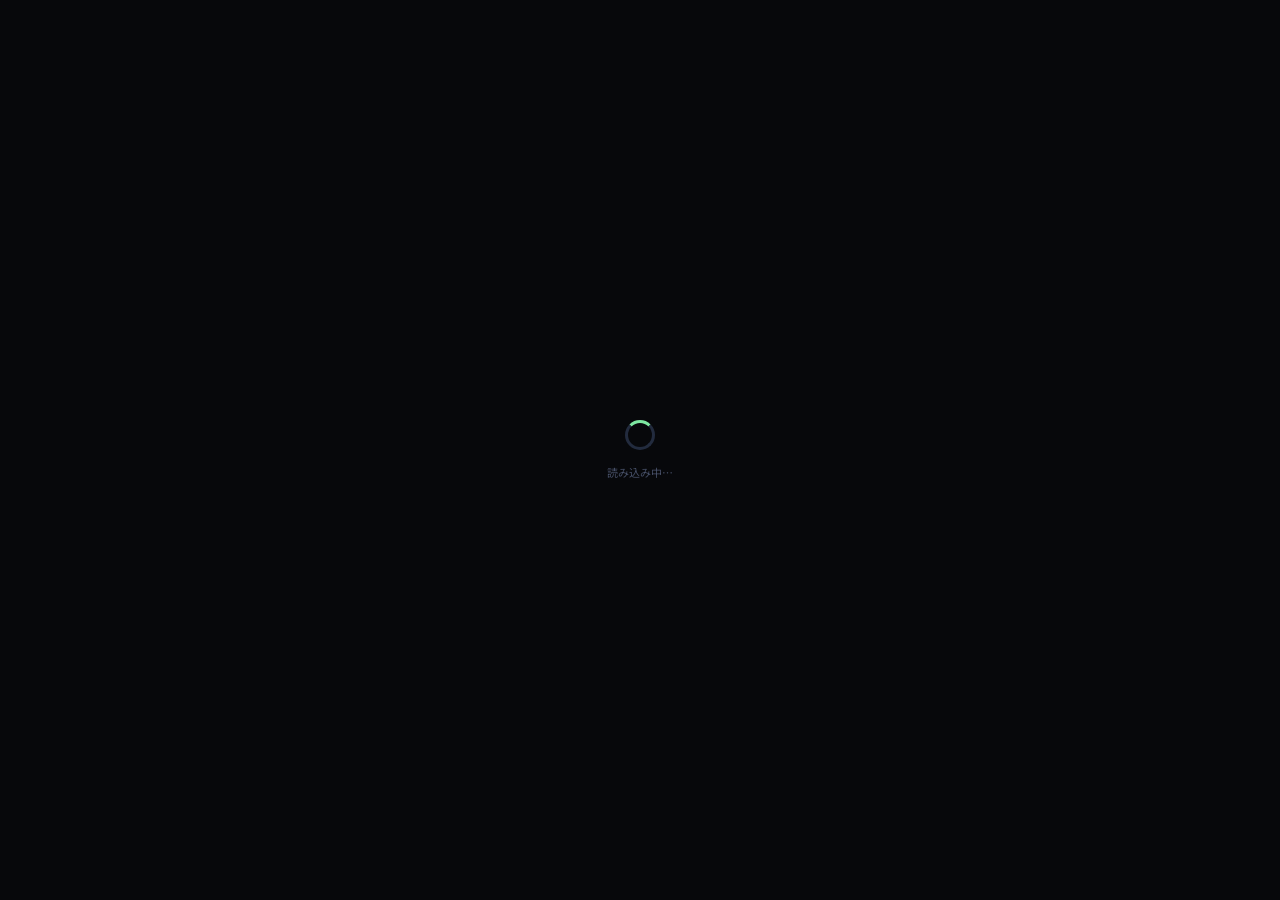
==== index.html @ 272aad33 "Update index.html" ====
<!DOCTYPE html>
<html lang="ja">
<head>
  <meta charset="UTF-8">
  <meta name="viewport" content="width=device-width, initial-scale=1.0, maximum-scale=1.0, user-scalable=no">
  <title>STOCKR — クラウド在庫管理</title>
  <link href="https://fonts.googleapis.com/css2?family=Syne:wght@600;700;800&family=Noto+Sans+JP:wght@300;400;500&display=swap" rel="stylesheet">

<style>
:root{
  --bg:#07080b;--sf:#0f1219;--sf2:#161b26;--sf3:#1c2233;
  --bd:#222b3e;--bd2:#2a3550;
  --ac:#7ee8a2;--acd:rgba(126,232,162,.11);--acd2:rgba(126,232,162,.05);
  --tx:#dce5f0;--txm:#475068;--txd:#7a88a6;
  --ok:#7ee8a2;--okd:rgba(126,232,162,.1);
  --dg:#ff6b6b;--dgd:rgba(255,107,107,.1);
  --warn:#ffd166;--warnd:rgba(255,209,102,.1);
  --r:12px;--rs:8px;
  --fd:'Syne',sans-serif;--fb:'Noto Sans JP',sans-serif;
  --hdr:52px;
}
*,*::before,*::after{box-sizing:border-box;margin:0;padding:0}
html,body{height:100%}
body{background:var(--bg);color:var(--tx);font-family:var(--fb);font-size:14px;overflow:hidden}
input,textarea,select,button{font-family:var(--fb)}
button{cursor:pointer}
a{color:inherit;text-decoration:none}

/* ═══ LOADING ═══ */
#loading{position:fixed;inset:0;background:var(--bg);z-index:9999;display:flex;flex-direction:column;align-items:center;justify-content:center;gap:14px;transition:opacity .3s}
#loading.hide{opacity:0;pointer-events:none}
.spinner{width:30px;height:30px;border:3px solid var(--bd);border-top-color:var(--ac);border-radius:50%;animation:spin .7s linear infinite}
@keyframes spin{to{transform:rotate(360deg)}}
#loading p{font-size:11px;color:var(--txm)}

/* ═══ AUTH ═══ */
#auth{position:fixed;inset:0;background:var(--bg);z-index:100;display:none;align-items:center;justify-content:center;padding:20px;overflow-y:auto}
#auth.on{display:flex}
.auth-wrap{width:100%;max-width:380px;padding:8px 0;animation:fadeUp .35s cubic-bezier(.34,1.4,.64,1)}
@keyframes fadeUp{from{opacity:0;transform:translateY(18px)}to{opacity:1;transform:translateY(0)}}
.auth-logo{text-align:center;margin-bottom:28px}
.auth-logo-txt{font-family:var(--fd);font-size:34px;font-weight:800;letter-spacing:-1px}
.auth-logo-txt em{color:var(--ac);font-style:normal}
.auth-logo-sub{font-size:11px;color:var(--txm);margin-top:5px;letter-spacing:.06em}
.auth-tabs{display:flex;background:var(--sf);border:1.5px solid var(--bd);border-radius:var(--r);overflow:hidden;margin-bottom:22px}
.auth-tab{flex:1;padding:11px;text-align:center;font-family:var(--fd);font-size:11px;font-weight:700;color:var(--txm);border:none;background:none;transition:all .2s;letter-spacing:.05em;cursor:pointer}
.auth-tab.on{background:var(--acd);color:var(--ac)}
.auth-sec{display:none;flex-direction:column;gap:13px}.auth-sec.on{display:flex}
.f{display:flex;flex-direction:column;gap:5px}
.f label{font-size:10px;color:var(--txd);font-family:var(--fd);font-weight:700;letter-spacing:.08em;text-transform:uppercase}
.f input{background:var(--sf2);border:1.5px solid var(--bd);color:var(--tx);padding:13px 14px;border-radius:var(--rs);font-size:16px;outline:none;transition:border-color .2s;-webkit-appearance:none;width:100%}
.f input:focus{border-color:var(--ac)}
.f input::placeholder{color:var(--txm)}
.auth-btn{width:100%;padding:13px;background:var(--ac);color:#07080b;border:none;border-radius:var(--rs);font-family:var(--fd);font-size:13px;font-weight:700;letter-spacing:.04em;transition:all .18s;margin-top:2px}
.auth-btn:hover{background:#6ad48e}
.auth-err{min-height:18px;font-size:12px;color:var(--dg);text-align:center;transition:opacity .2s}
.auth-err:empty{opacity:0}

/* ═══ APP SHELL ═══ */
#app{display:none;flex-direction:column;height:100%}
#app.on{display:flex}

/* HEADER */
.hdr{height:var(--hdr);background:var(--sf);border-bottom:1px solid var(--bd);display:flex;align-items:center;padding:0 14px;gap:10px;flex-shrink:0;position:relative;z-index:50}
.hdr-logo{font-family:var(--fd);font-size:16px;font-weight:800;letter-spacing:-.5px;white-space:nowrap;flex-shrink:0}
.hdr-logo em{color:var(--ac);font-style:normal}
.nav{display:flex;align-items:stretch;flex:1;overflow-x:auto;-webkit-overflow-scrolling:touch;margin:0 4px}
.nav::-webkit-scrollbar{display:none}
.ntab{display:flex;align-items:center;gap:5px;padding:0 12px;height:var(--hdr);font-family:var(--fd);font-size:11px;font-weight:700;letter-spacing:.07em;text-transform:uppercase;color:var(--txm);border:none;background:none;border-bottom:2px solid transparent;transition:all .15s;white-space:nowrap;flex-shrink:0}
.ntab.on{color:var(--ac);border-bottom-color:var(--ac)}
.nbdg{background:var(--acd);color:var(--ac);font-size:10px;padding:1px 6px;border-radius:8px;font-weight:700}
.hdr-right{margin-left:auto;display:flex;align-items:center;gap:8px;flex-shrink:0}
.sync-dot{width:7px;height:7px;border-radius:50%;background:var(--bd);flex-shrink:0}
.sync-dot.ok{background:var(--ok)}.sync-dot.sync{background:var(--warn);animation:blink .7s infinite alternate}.sync-dot.err{background:var(--dg)}
@keyframes blink{from{opacity:.3}to{opacity:1}}
.logout-btn{font-size:11px;color:var(--txm);background:none;border:1px solid var(--bd);padding:5px 12px;border-radius:5px;font-family:var(--fd);font-weight:700;transition:all .15s}
.logout-btn:hover{border-color:var(--dg);color:var(--dg)}

/* PAGES */
.pages{flex:1;overflow:hidden;position:relative}
.pg{position:absolute;inset:0;display:none;flex-direction:column;overflow:hidden}
.pg.on{display:flex}

/* ═══════════════════════════════
   PAGE: REPORT
═══════════════════════════════ */
#pg-report{padding:20px; overflow-y:auto; background:var(--bg);}
.rep-header { margin-bottom: 20px; }
.rep-title { font-family: var(--fd); font-size: 18px; font-weight: 800; color: var(--tx); }
.rep-desc { font-size: 12px; color: var(--txm); margin-top: 4px; }
.rep-grid { display: grid; grid-template-columns: repeat(auto-fit, minmax(240px, 1fr)); gap: 16px; margin-bottom: 24px; }
.rep-box { background: var(--sf); border: 1.5px solid var(--bd); border-radius: var(--r); padding: 20px; display: flex; flex-direction: column; gap: 8px; transition: border-color .2s; }
.rep-box:hover { border-color: var(--bd2); }
.rep-box.highlight { border-color: var(--ac); background: var(--acd2); }
.rep-box.highlight2 { border-color: var(--ok); background: var(--okd); }
.rep-lbl { font-size: 11px; color: var(--txm); font-family: var(--fd); font-weight: 700; letter-spacing: .05em; text-transform: uppercase; }
.rep-val { font-size: 28px; font-weight: 800; font-family: var(--fd); line-height: 1; }
.rep-val.ac { color: var(--ac); }
.rep-val.ok { color: var(--ok); }
.rep-val.dg { color: var(--dg); }
.rep-sub { font-size: 11px; color: var(--txm); margin-top: auto; }

/* ═══════════════════════════════
   PAGE: INVENTORY
═══════════════════════════════ */
#pg-inv{flex-direction:row}
@media(max-width:680px){#pg-inv{flex-direction:column}}

.inv-panel{display:flex;flex-direction:column;flex:1;min-width:0;overflow:hidden;border-right:1px solid var(--bd)}
@media(max-width:680px){.inv-panel{border-right:none;border-bottom:1px solid var(--bd)}}

.inv-toolbar{padding:10px 14px;border-bottom:1px solid var(--bd);display:flex;align-items:center;gap:8px;flex-shrink:0;flex-wrap:wrap}
.ptitle{font-family:var(--fd);font-size:11px;font-weight:700;letter-spacing:.1em;text-transform:uppercase;color:var(--txm)}
.count-bdg{background:var(--acd);color:var(--ac);font-size:10px;font-weight:700;padding:2px 7px;border-radius:8px;font-family:var(--fd)}
.srch-wrap{position:relative;flex:1;min-width:120px;max-width:280px}
.srch-ico{position:absolute;left:10px;top:50%;transform:translateY(-50%);color:var(--txm);width:14px;height:14px;pointer-events:none}
.srch-in{width:100%;background:var(--sf2);border:1.5px solid var(--bd);color:var(--tx);padding:9px 10px 9px 32px;border-radius:var(--rs);font-size:16px;outline:none;transition:border-color .2s;-webkit-appearance:none}
.srch-in:focus{border-color:var(--ac)}.srch-in::placeholder{color:var(--txm)}

.inv-scroll{overflow-y:auto;flex:1;padding:14px}
.inv-scroll::-webkit-scrollbar{width:4px}.inv-scroll::-webkit-scrollbar-thumb{background:var(--bd);border-radius:2px}
.inv-grid{display:grid;grid-template-columns:repeat(auto-fill,minmax(185px,1fr));gap:12px}
@media(max-width:600px){.inv-grid{grid-template-columns:repeat(2,1fr); gap:10px;}}
@media(max-width:360px){.inv-grid{grid-template-columns:1fr}}

.icard{background:var(--sf);border:1.5px solid var(--bd);border-radius:var(--r);padding:12px;display:flex;flex-direction:column;gap:10px;animation:cIn .18s ease;transition:border-color .2s}
@keyframes cIn{from{opacity:0;transform:scale(.97)}to{opacity:1;transform:scale(1)}}
.icard:hover{border-color:var(--bd2)}
.icard.warn{border-color:rgba(255,107,107,.35)}
.icard.used{border-color:rgba(126,232,162,.3)}
.icard-img{width:100%;height:110px;background-color:var(--sf2);border-radius:var(--rs);background-size:contain;background-position:center;background-repeat:no-repeat;display:flex;align-items:center;justify-content:center;font-size:30px;color:var(--bd2);margin-bottom:2px}

.icard-name{
  font-family:var(--fd);
  font-weight:700;
  font-size:13px;
  line-height:1.4;
  display:-webkit-box;
  -webkit-line-clamp:2;
  -webkit-box-orient:vertical;
  white-space:normal;
  overflow:hidden;
  min-height:36px;
}
.icard-row{display:flex;align-items:center;justify-content:space-between;gap:4px}
.icard-cost{font-size:13px;color:var(--ac);font-family:var(--fd);font-weight:700}
.stk-bdg{font-size:11px;font-weight:700;font-family:var(--fd);padding:3px 8px;border-radius:20px}
.stk-ok{background:var(--okd);color:var(--ok)}
.stk-warn{background:var(--warnd);color:var(--warn)}
.stk-empty{background:var(--dgd);color:var(--dg)}
.icard-qty{display:flex;align-items:center;gap:6px; margin-top:auto;}
.qb{width:32px;height:32px;border-radius:6px;border:1.5px solid var(--bd);background:none;color:var(--txd);font-size:16px;display:flex;align-items:center;justify-content:center;transition:all .13s}
.qb:hover{border-color:var(--ac);color:var(--ac)}
.qn{font-size:14px;font-weight:700;font-family:var(--fd);min-width:28px;text-align:center}
.deck-tags{display:flex;flex-wrap:wrap;gap:4px;min-height:0}
.dk-tag{background:var(--acd);color:var(--ac);padding:3px 7px;border-radius:4px;font-family:var(--fd);font-size:10px;font-weight:700}
.icard-acts{display:flex;gap:6px}
.ab{flex:1;padding:8px 4px;border-radius:6px;border:1.5px solid var(--bd);background:none;font-size:12px;color:var(--txm);transition:all .13s; white-space:nowrap;}
.ab:hover{border-color:var(--bd2);color:var(--tx)}
.ab.del{color:var(--dg);border-color:transparent}.ab.del:hover{border-color:var(--dg);background:var(--dgd)}
.ab.add{color:#07080b;background:var(--ac);border-color:var(--ac);font-family:var(--fd);font-weight:700}.ab.add:hover{background:#6ad48e}

.empty{display:flex;flex-direction:column;align-items:center;justify-content:center;padding:50px 20px;gap:10px;color:var(--txm);grid-column:1/-1;text-align:center}
.empty-ico{font-size:36px;opacity:.25}
.empty p{font-size:13px;line-height:1.7}

.cart-side{width:260px;flex-shrink:0;display:flex;flex-direction:column;background:var(--sf);overflow:hidden}
@media(max-width:680px){.cart-side{width:100%;max-height:35vh; border-top:1px solid var(--bd);}}
.cart-head{padding:12px 14px;border-bottom:1px solid var(--bd);flex-shrink:0}
.cart-top-row{display:flex;align-items:center;justify-content:space-between;margin-bottom:10px}
.cart-total-box{background:var(--acd2);border:1.5px solid rgba(126,232,162,.12);border-radius:var(--rs);padding:10px 12px}
.cart-lbl{font-size:10px;color:var(--txm);letter-spacing:.1em;text-transform:uppercase;font-family:var(--fd);margin-bottom:3px}
.cart-amt{font-family:var(--fd);font-size:24px;font-weight:800;color:var(--ac);line-height:1}
.cart-sub{font-size:10px;color:var(--txm);margin-top:4px}
.cart-list{flex:1;overflow-y:auto;padding:8px 14px}
.cart-list::-webkit-scrollbar{width:4px}.cart-list::-webkit-scrollbar-thumb{background:var(--bd);border-radius:2px}
.cart-empty-msg{text-align:center;padding:26px 10px;color:var(--txm);font-size:12px;line-height:1.9}
.ci{display:flex;align-items:center;gap:8px;padding:8px 0;border-bottom:1px solid var(--bd)}.ci:last-child{border-bottom:none}
.ci-info{flex:1;min-width:0}
.ci-name{font-size:12px;font-weight:500;white-space:nowrap;overflow:hidden;text-overflow:ellipsis}
.ci-unit{font-size:10px;color:var(--txm)}
.ci-right{flex-shrink:0;display:flex;flex-direction:column;align-items:flex-end;gap:4px}
.ci-total{font-family:var(--fd);font-size:12px;font-weight:700;color:var(--ac)}
.ci-ctrl{display:flex;align-items:center;gap:4px}
.cqb{width:20px;height:20px;border-radius:4px;border:1px solid var(--bd);background:none;color:var(--txd);font-size:13px;display:flex;align-items:center;justify-content:center;transition:all .13s}
.cqb:hover{border-color:var(--ac);color:var(--ac)}
.cqn{font-size:11px;font-weight:700;font-family:var(--fd);min-width:16px;text-align:center}
.crm{background:none;border:none;color:var(--txm);font-size:12px;padding:3px;transition:color .13s}
.crm:hover{color:var(--dg)}

/* ═══════════════════════════════
   PAGE: DECK
═══════════════════════════════ */
#pg-deck{flex-direction:row}
@media(max-width:680px){#pg-deck{flex-direction:column}}

.dk-sidebar{width:220px;flex-shrink:0;border-right:1px solid var(--bd);display:flex;flex-direction:column;background:var(--sf);overflow:hidden}
@media(max-width:680px){.dk-sidebar{width:100%;border-right:none;border-bottom:1px solid var(--bd);max-height:180px}}
.dk-sidebar-head{padding:12px 14px;border-bottom:1px solid var(--bd);display:flex;align-items:center;justify-content:space-between;flex-shrink:0}
.dk-scroll{overflow-y:auto;flex:1;padding:10px;display:flex;flex-direction:column;gap:6px}
.dk-scroll::-webkit-scrollbar{width:4px}.dk-scroll::-webkit-scrollbar-thumb{background:var(--bd);border-radius:2px}
.dk-item{padding:10px 12px;background:var(--sf2);border:1.5px solid var(--bd);border-radius:var(--rs);cursor:pointer;transition:all .13s}
.dk-item:hover{border-color:var(--bd2)}.dk-item.sel{border-color:var(--ac);background:var(--acd2)}
.dk-item-name{font-family:var(--fd);font-size:12px;font-weight:700;white-space:nowrap;overflow:hidden;text-overflow:ellipsis;margin-bottom:4px}
.dk-item-meta{font-size:10px;color:var(--txm);display:flex;gap:6px;flex-wrap:wrap}
.dsbdg{font-size:9px;font-weight:700;padding:2px 6px;border-radius:5px;font-family:var(--fd)}
.dsb-draft{background:rgba(74,80,104,.2);color:var(--txm)}
.dsb-active{background:var(--acd);color:var(--ac)}
.dsb-sold{background:var(--okd);color:var(--ok)}
.dk-empty-msg{padding:20px 10px;font-size:12px;color:var(--txm);text-align:center;line-height:1.7}

.dk-main{flex:1;display:flex;flex-direction:column;overflow:hidden;min-width:0}
.dk-hbar{padding:12px 14px;border-bottom:1px solid var(--bd);display:flex;align-items:center;gap:10px;flex-shrink:0;background:var(--sf)}
.dk-name-in{background:none;border:none;color:var(--tx);font-family:var(--fd);font-size:16px !important;font-weight:700;outline:none;flex:1;min-width:0}
.dk-name-in::placeholder{color:var(--txm)}
.status-sel{background:var(--sf2);border:1px solid var(--bd);color:var(--tx);padding:7px 10px;border-radius:6px;font-family:var(--fb);font-size:13px;outline:none;cursor:pointer}
.status-sel:focus{border-color:var(--ac)}

.dk-stats{display:grid;grid-template-columns:repeat(4,1fr);gap:10px;padding:12px 14px;border-bottom:1px solid var(--bd);flex-shrink:0}
@media(max-width:480px){.dk-stats{grid-template-columns:1fr 1fr}}
.stat-box{background:var(--sf2);border-radius:var(--rs);padding:10px 12px}
.stat-lbl{font-size:10px;color:var(--txm);font-family:var(--fd);letter-spacing:.04em;margin-bottom:4px}
.stat-val{font-family:var(--fd);font-size:14px;font-weight:800}
.stat-val.ac{color:var(--ac)}.stat-val.ok{color:var(--ok)}.stat-val.dg{color:var(--dg)}

.dk-body{display:flex;flex:1;overflow:hidden}
@media(max-width:680px){.dk-body{flex-direction:column}}

.dk-search-col{width:260px;flex-shrink:0;border-right:1px solid var(--bd);display:flex;flex-direction:column;overflow:hidden;background:var(--bg)}
@media(max-width:680px){.dk-search-col{width:100%;border-right:none;border-bottom:1px solid var(--bd);max-height:280px}}
.dsc-head{padding:10px 14px;border-bottom:1px solid var(--bd);flex-shrink:0}
.dsc-htitle{font-family:var(--fd);font-size:10px;font-weight:700;letter-spacing:.1em;text-transform:uppercase;color:var(--txm);margin-bottom:8px}
.dsc-srch{display:flex;align-items:center;background:var(--sf);border:1.5px solid var(--bd);border-radius:var(--rs);overflow:hidden;transition:border-color .18s}
.dsc-srch:focus-within{border-color:var(--ac)}
.dsc-srch-ico{padding:0 10px;color:var(--txm);display:flex;align-items:center}
.dsc-srch-ico svg{width:14px;height:14px;display:block}
.dsc-srch-in{flex:1;background:none;border:none;color:var(--tx);padding:10px 4px;font-size:16px !important;outline:none}
.dsc-srch-in::placeholder{color:var(--txm)}
.dsc-results{flex:1;overflow-y:auto}
.dsc-results::-webkit-scrollbar{width:4px}.dsc-results::-webkit-scrollbar-thumb{background:var(--bd);border-radius:2px}
.dsr{display:flex;align-items:center;gap:10px;padding:10px 14px;border-bottom:1px solid var(--bd);transition:background .1s}
.dsr:last-child{border-bottom:none}.dsr:hover{background:var(--sf)}
.dsr-info{flex:1;min-width:0}
.dsr-name{font-size:13px;font-weight:700;font-family:var(--fd);margin-bottom:3px;white-space:nowrap;overflow:hidden;text-overflow:ellipsis}
.dsr-meta{font-size:11px;color:var(--txm)}
.dsr-avail{font-weight:700}.dsr-avail.ok{color:var(--ok)}.dsr-avail.dg{color:var(--dg)}
.dsr-add{padding:8px 12px;background:var(--ac);color:#07080b;border:none;border-radius:5px;font-family:var(--fd);font-size:12px;font-weight:700;flex-shrink:0;transition:background .13s}
.dsr-add:hover{background:#6ad48e}
.dsr-add:disabled{background:var(--bd);color:var(--txm);cursor:not-allowed}
.dsc-empty{padding:20px 14px;font-size:12px;color:var(--txm);text-align:center;line-height:1.7}

.dk-card-area{flex:1;display:flex;flex-direction:column;overflow:hidden;min-width:0;background:var(--bg)}
.dk-ca-head{padding:10px 14px;border-bottom:1px solid var(--bd);display:flex;align-items:center;justify-content:space-between;flex-shrink:0;background:var(--sf)}
.dk-ca-scroll{flex:1;overflow-y:auto;padding:14px}
.dk-ca-scroll::-webkit-scrollbar{width:4px}.dk-ca-scroll::-webkit-scrollbar-thumb{background:var(--bd);border-radius:2px}
.dk-card-grid{display:flex;flex-direction:column;gap:12px}
.dk-cg{display:flex;flex-direction:column;gap:6px}
.dk-cg-row{display:flex;align-items:center;justify-content:space-between;gap:8px}
.dk-cg-name{font-size:13px;font-family:var(--fd);font-weight:700;flex:1;min-width:0;white-space:nowrap;overflow:hidden;text-overflow:ellipsis}
.dk-cg-ctrl{display:flex;align-items:center;gap:6px;flex-shrink:0}
.dk-cg-qty{font-family:var(--fd);font-size:13px;font-weight:700;color:var(--ac);min-width:30px;text-align:center}
.dk-cg-price{font-size:11px;color:var(--txm)}
.dk-thumbs{display:flex;flex-wrap:wrap;gap:6px}
.dk-thumb{position:relative;width:62px;flex-shrink:0}
.dk-thumb-ph{width:62px;height:86px;border-radius:6px;background:var(--sf2);background-size:cover;background-position:center;display:flex;align-items:center;justify-content:center;font-size:20px;color:var(--bd);border:2px solid transparent;transition:border-color .15s}
.dk-thumb:hover .dk-thumb-ph{border-color:var(--ac)}
.dk-thumb-rm{position:absolute;top:4px;right:4px;width:20px;height:20px;background:var(--dg);border:none;border-radius:4px;color:#fff;font-size:12px;font-weight:700;display:none;align-items:center;justify-content:center;line-height:1;cursor:pointer}
.dk-thumb:hover .dk-thumb-rm{display:flex}
.dk-cg-sep{height:1px;background:var(--bd)}
.dk-ca-empty{text-align:center;padding:40px 20px;color:var(--txm)}
.dk-ca-empty-ico{font-size:30px;opacity:.2;margin-bottom:10px}
.dk-ca-empty p{font-size:13px;line-height:1.7}
.dk-ca-footer{display:flex;justify-content:space-between;padding-top:10px;border-top:1px solid var(--bd);margin-top:6px}
.dk-ca-fl{font-size:11px;color:var(--txm)}.dk-ca-fr{font-family:var(--fd);font-size:14px;font-weight:700;color:var(--ac)}

.dk-bottom{padding:14px;border-top:1px solid var(--bd);background:var(--sf);flex-shrink:0;display:flex;flex-direction:column;gap:12px;max-height:38vh;overflow-y:auto}
.dk-bottom::-webkit-scrollbar{width:4px}.dk-bottom::-webkit-scrollbar-thumb{background:var(--bd);border-radius:2px}
.price-section{display:grid;grid-template-columns:1fr 1fr;gap:12px}
@media(max-width:500px){.price-section{grid-template-columns:1fr}}
.price-box{background:var(--sf2);border-radius:var(--rs);padding:12px 14px;display:flex;flex-direction:column;gap:10px}
.pf{display:flex;flex-direction:column;gap:4px}
.pf label{font-size:10px;color:var(--txm);font-family:var(--fd);letter-spacing:.05em;text-transform:uppercase;font-weight:700}
.pf input{background:var(--sf3);border:1.5px solid var(--bd);color:var(--tx);padding:9px 12px;border-radius:var(--rs);font-size:16px !important;outline:none;transition:border-color .18s;-webkit-appearance:none;width:100%}
.pf input:focus{border-color:var(--ac)}
.profit-box{background:var(--acd2);border:1.5px solid rgba(126,232,162,.12);border-radius:var(--rs);padding:14px;display:flex;flex-direction:column;gap:6px}
.prow{display:flex;justify-content:space-between;font-size:13px;margin-bottom:4px;}
.prow .lbl{color:var(--txm)}.prow .val{font-family:var(--fd);font-weight:700}
.prow .val.ac{color:var(--ac)}.prow .val.ok{color:var(--ok)}.prow .val.dg{color:var(--dg)}
.phr{border:none;border-top:1px solid var(--bd);margin:4px 0}
.pbig{font-size:16px;}
.memo-box textarea{width:100%;background:var(--sf2);border:1.5px solid var(--bd);color:var(--tx);padding:10px 12px;border-radius:var(--rs);font-size:16px !important;outline:none;resize:none;line-height:1.6;-webkit-appearance:none}
.memo-box textarea:focus{border-color:var(--ac)}
.no-sel{display:flex;flex:1;align-items:center;justify-content:center;flex-direction:column;gap:10px;color:var(--txm)}
.no-sel-ico{font-size:32px;opacity:.2}.no-sel p{font-size:13px;line-height:1.7;text-align:center}

.btn{padding:10px 16px;border-radius:var(--rs);font-family:var(--fd);font-size:14px;font-weight:700;border:none;transition:all .15s;cursor:pointer;line-height:1}
.btn-ac{background:var(--ac);color:#07080b}.btn-ac:hover{background:#6ad48e}
.btn-ghost{background:none;color:var(--txm);border:1.5px solid var(--bd)}.btn-ghost:hover{color:var(--tx);border-color:var(--bd2)}
.btn-dg{background:none;color:var(--dg);border:1.5px solid var(--dg)}.btn-dg:hover{background:var(--dgd)}
.btn-sm{padding:6px 12px;font-size:12px}

.overlay{display:none;position:fixed;inset:0;background:rgba(0,0,0,.85);z-index:400;align-items:center;justify-content:center;padding:16px;overflow-y:auto}
.overlay.on{display:flex}
.modal{background:var(--sf);border:1.5px solid var(--bd2);border-radius:14px;padding:20px;width:100%;max-width:420px;animation:mIn .18s ease}
@keyframes mIn{from{opacity:0;transform:scale(.95) translateY(-8px)}to{opacity:1;transform:scale(1) translateY(0)}}
.modal-title{font-family:var(--fd);font-size:16px;font-weight:700;margin-bottom:16px}
.mfields{display:flex;flex-direction:column;gap:12px;margin-bottom:16px}
.mf{display:flex;flex-direction:column;gap:6px}
.mf label{font-size:11px;color:var(--txd);font-family:var(--fd);font-weight:700;letter-spacing:.07em;text-transform:uppercase}
.mf input,.mf textarea,.mf select{background:var(--sf2);border:1.5px solid var(--bd);color:var(--tx);padding:10px 12px;border-radius:var(--rs);font-size:16px !important;outline:none;transition:border-color .2s;-webkit-appearance:none;width:100%}
.mf input:focus,.mf textarea:focus,.mf select:focus{border-color:var(--ac)}
.mf input::placeholder,.mf textarea::placeholder{color:var(--txm)}
.mf textarea{resize:none;line-height:1.6}
.mrow{display:grid;grid-template-columns:1fr 1fr;gap:10px}
.mactions{display:flex;gap:10px;justify-content:flex-end}

.img-preview{width:100%;height:160px;background:var(--sf3);border:2px dashed var(--bd);border-radius:var(--rs);display:flex;align-items:center;justify-content:center;color:var(--txd);font-size:13px;text-align:center;background-size:contain;background-position:center;background-repeat:no-repeat;transition:border-color .2s;cursor:pointer;line-height:1.5;margin-bottom:12px}
.img-preview:hover{border-color:var(--ac)}

.cqrow{display:flex;align-items:center;gap:12px;margin:16px 0}
.cqbig{width:40px;height:40px;border-radius:8px;border:1.5px solid var(--bd);background:none;color:var(--tx);font-size:20px;display:flex;align-items:center;justify-content:center;transition:all .13s}
.cqbig:hover{border-color:var(--ac);color:var(--ac)}
.cqin{width:68px;height:40px;text-align:center;font-size:16px !important;font-family:var(--fd);font-weight:700;background:var(--sf2);border:1.5px solid var(--bd);color:var(--tx);border-radius:var(--rs);outline:none;-webkit-appearance:none}
.cqin:focus{border-color:var(--ac)}.cqin::-webkit-inner-spin-button{-webkit-appearance:none}
.cprev{background:var(--acd);border-radius:var(--rs);padding:10px 14px;font-family:var(--fd);font-size:14px;color:var(--ac);text-align:center;font-weight:700;margin-bottom:16px}

.toast{position:fixed;bottom:30px;left:50%;transform:translateX(-50%) translateY(60px);background:var(--tx);color:var(--bg);padding:10px 22px;border-radius:50px;font-size:14px;font-weight:700;font-family:var(--fd);z-index:600;transition:transform .28s cubic-bezier(.34,1.56,.64,1),opacity .28s;opacity:0;pointer-events:none;white-space:nowrap;max-width:90vw;text-align:center}
.toast.show{transform:translateX(-50%) translateY(0);opacity:1}
.toast.err{background:var(--dg);color:#fff}
mark{background:rgba(126,232,162,.22);color:var(--ac);border-radius:2px;font-style:normal}
</style>
</head>
<body>

<div id="loading">
  <div class="spinner"></div>
  <p>読み込み中…</p>
</div>

<div id="auth">
  <div class="auth-wrap">
    <div class="auth-logo">
      <div class="auth-logo-txt">STOCK<em>R</em></div>
      <div class="auth-logo-sub">在庫管理 &amp; デッキ販売ツール</div>
    </div>
    <div class="auth-tabs">
      <button class="auth-tab on" onclick="authTab('login')">ログイン</button>
      <button class="auth-tab" onclick="authTab('signup')">新規登録</button>
    </div>
    <div class="auth-sec on" id="sec-login">
      <div class="f"><label>メールアドレス</label><input type="email" id="l-email" placeholder="example@email.com" autocomplete="email"></div>
      <div class="f"><label>パスワード</label><input type="password" id="l-pw" placeholder="パスワード" autocomplete="current-password" onkeydown="if(event.key==='Enter')doLogin()"></div>
      <button class="auth-btn" onclick="doLogin()">ログイン</button>
    </div>
    <div class="auth-sec" id="sec-signup">
      <div class="f"><label>メールアドレス</label><input type="email" id="s-email" placeholder="example@email.com" autocomplete="email"></div>
      <div class="f"><label>パスワード（6文字以上）</label><input type="password" id="s-pw" placeholder="パスワード" autocomplete="new-password"></div>
      <div class="f"><label>パスワード確認</label><input type="password" id="s-pw2" placeholder="パスワードを再入力" autocomplete="new-password" onkeydown="if(event.key==='Enter')doSignup()"></div>
      <button class="auth-btn" onclick="doSignup()">アカウントを作成</button>
    </div>
    <div class="auth-err" id="auth-err"></div>
  </div>
</div>

<div id="app">
  <div class="hdr">
    <div class="hdr-logo">STOCK<em>R</em></div>
    <nav class="nav">
      <button class="ntab on" id="ntab-inv" onclick="goPage('inv')">在庫管理 <span class="nbdg" id="nb-inv">0</span></button>
      <button class="ntab" id="ntab-deck" onclick="goPage('deck')">デッキ販売 <span class="nbdg" id="nb-deck">0</span></button>
      <button class="ntab" id="ntab-report" onclick="goPage('report')">📊 売上レポート</button>
    </nav>
    <div class="hdr-right">
      <div class="sync-dot" id="sync-dot"></div>
      <button class="logout-btn" onclick="doLogout()">ログアウト</button>
    </div>
  </div>

  <div class="pages">
    
    <div class="pg" id="pg-report">
      <div class="rep-header">
        <div class="rep-title">売上＆資産レポート</div>
        <div class="rep-desc">現在の在庫資産と、売却済デッキの累計実績です。</div>
      </div>
      
      <div class="rep-grid">
        <div class="rep-box">
          <div class="rep-lbl">現在の在庫資産（原価）</div>
          <div class="rep-val" id="rep-asset">¥0</div>
          <div class="rep-sub">手元にあるカードの仕入れ値合計</div>
        </div>
      </div>

      <div class="rep-grid">
        <div class="rep-box highlight">
          <div class="rep-lbl">累計 売上総額</div>
          <div class="rep-val ac" id="rep-sales">¥0</div>
          <div class="rep-sub">「売却済」デッキの販売価格合計</div>
        </div>
        <div class="rep-box highlight2">
          <div class="rep-lbl">累計 純利益</div>
          <div class="rep-val ok" id="rep-profit">¥0</div>
          <div class="rep-sub">売上から原価・手数料・送料を引いた額</div>
        </div>
      </div>

      <div class="rep-grid">
        <div class="rep-box">
          <div class="rep-lbl">累計 経費・手数料</div>
          <div class="rep-val" id="rep-fees">¥0</div>
          <div class="rep-sub">引かれた送料・サイト手数料の合計</div>
        </div>
        <div class="rep-box">
          <div class="rep-lbl">販売件数 / 利益率</div>
          <div class="rep-val" id="rep-margin">0%</div>
          <div class="rep-sub" id="rep-sold-cnt">販売 0件</div>
        </div>
      </div>
    </div>

    <div class="pg on" id="pg-inv">
      <div class="inv-panel">
        <div class="inv-toolbar">
          <span class="ptitle">在庫</span>
          <span class="count-bdg" id="inv-cnt">0</span>
          <div class="srch-wrap">
            <svg class="srch-ico" viewBox="0 0 20 20" fill="none" stroke="currentColor" stroke-width="2"><circle cx="9" cy="9" r="6"/><path d="M15 15l3 3"/></svg>
            <input class="srch-in" id="inv-srch" placeholder="商品名で検索…" oninput="renderGrid()">
          </div>
          <button class="btn btn-ac btn-sm" onclick="openItemModal(null)">＋ 商品登録</button>
        </div>
        <div class="inv-scroll"><div class="inv-grid" id="inv-grid"></div></div>
      </div>
      <aside class="cart-side">
        <div class="cart-head">
          <div class="cart-top-row">
            <span class="ptitle">経費カート</span>
            <button class="btn btn-ghost btn-sm" onclick="clearCart()">全削除</button>
          </div>
          <div class="cart-total-box">
            <div class="cart-lbl">経費総額</div>
            <div class="cart-amt" id="cart-total">¥0</div>
            <div class="cart-sub" id="cart-sub">0件</div>
          </div>
        </div>
        <div class="cart-list" id="cart-list">
          <div class="cart-empty-msg">🛒<br>商品をカートに追加してください</div>
        </div>
      </aside>
    </div>

    <div class="pg" id="pg-deck">
      <div class="dk-sidebar">
        <div class="dk-sidebar-head">
          <span class="ptitle">デッキ <span class="count-bdg" id="dk-cnt">0</span></span>
          <button class="btn btn-ac btn-sm" onclick="newDeck()">＋ 新規</button>
        </div>
        <div class="dk-scroll" id="dk-list"></div>
      </div>
      <div class="dk-main" id="dk-main">
        <div class="no-sel"><div class="no-sel-ico">📦</div><p>「＋ 新規」からデッキを作成するか<br>左のデッキを選択してください。</p></div>
      </div>
    </div>
  </div>
</div>

<div class="overlay" id="modal-item">
  <div class="modal">
    <div class="modal-title" id="item-modal-title">商品を登録</div>
    <div class="mfields">
      <input type="hidden" id="item-eid">
      
      <div id="item-img-preview" class="img-preview">
        カードの画像をここに<br>ペースト (Ctrl + V)
      </div>

      <div class="mf">
        <label>商品名 *</label>
        <div style="display:flex; gap:6px; margin-bottom: 6px;">
          <input type="text" id="item-name" placeholder="例: ボルシャック・ドラゴン" style="flex:1; min-width:0;">
          <button type="button" class="btn btn-ghost" onclick="searchOfficial()" style="flex-shrink:0; padding:0 12px;">🔍 公式</button>
        </div>
        <div style="display:flex; gap:6px;">
          <button type="button" class="btn btn-ghost btn-sm" onclick="searchMarket('mercari')" style="flex:1; border-color:#e63232; color:#e63232;">メルカリ</button>
          <button type="button" class="btn btn-ghost btn-sm" onclick="searchMarket('magi')" style="flex:1; border-color:#2a70ff; color:#2a70ff;">magi</button>
          <button type="button" class="btn btn-ghost btn-sm" onclick="searchMarket('yahoo')" style="flex:1; border-color:#f5b000; color:#f5b000;">ヤフオク</button>
        </div>
      </div>

      <div class="mrow">
        <div class="mf"><label>在庫数 *</label><input type="number" id="item-stock" placeholder="0" min="0"></div>
        <div class="mf"><label>仕入れ値（円）</label><input type="number" id="item-cost" placeholder="0" min="0"></div>
      </div>
      <div class="mf"><label>販売価格（円）</label><input type="number" id="item-sell" placeholder="0" min="0"></div>
      <div class="mf"><label>メモ</label><textarea id="item-memo" rows="2" placeholder="自由記入…"></textarea></div>
    </div>
    <div class="mactions">
      <button class="btn btn-ghost" onclick="closeModal('modal-item')">キャンセル</button>
      <button class="btn btn-ac" onclick="saveItem()">保存する</button>
    </div>
  </div>
</div>

<div class="overlay" id="modal-cart">
  <div class="modal">
    <div class="modal-title" id="cart-modal-title">カートに追加</div>
    <input type="hidden" id="cart-item-id">
    <div class="cqrow">
      <button class="cqbig" onclick="adjCQ(-1)">−</button>
      <input class="cqin" type="number" id="cart-qty" value="1" min="1">
      <button class="cqbig" onclick="adjCQ(1)">＋</button>
    </div>
    <div class="cprev" id="cart-prev">¥0</div>
    <div class="mactions">
      <button class="btn btn-ghost" onclick="closeModal('modal-cart')">キャンセル</button>
      <button class="btn btn-ac" onclick="confirmCart()">追加する</button>
    </div>
  </div>
</div>

<div class="toast" id="toast"></div>

<script type="module">
import { initializeApp } from 'https://www.gstatic.com/firebasejs/10.14.1/firebase-app.js';
import {
  getAuth, createUserWithEmailAndPassword, signInWithEmailAndPassword,
  signOut, onAuthStateChanged, setPersistence, browserLocalPersistence
} from 'https://www.gstatic.com/firebasejs/10.14.1/firebase-auth.js';
import {
  getFirestore, doc, collection, addDoc, updateDoc, deleteDoc,
  onSnapshot, serverTimestamp
} from 'https://www.gstatic.com/firebasejs/10.14.1/firebase-firestore.js';

const firebaseConfig = {
  apiKey: "AIzaSyCN0lhT5A95s4UTjpMJgOZmcRg-aHwNpak",
  authDomain: "zaiko2-d1fef.firebaseapp.com",
  projectId: "zaiko2-d1fef",
  storageBucket: "zaiko2-d1fef.firebasestorage.app",
  messagingSenderId: "699514971368",
  appId: "1:699514971368:web:417196f4ac40bb6a0e555d"
};

const fbApp  = initializeApp(firebaseConfig);
const auth   = getAuth(fbApp);
const db     = getFirestore(fbApp);

try {
  await setPersistence(auth, browserLocalPersistence);
} catch (e) {
  console.log("Persistence warning:", e);
}

let uid = null;
let items  = [];   
let decks  = [];   
let cart   = [];   
let selDkId = null;
let unsubItems = null, unsubDecks = null;
let cartItemCtx = null;
let dkSrchQ = '';
let currentItemImage = null;

window.authTab = (t) => {
  document.querySelectorAll('.auth-tab').forEach((el,i) => el.classList.toggle('on', i===(t==='login'?0:1)));
  document.getElementById('sec-login').classList.toggle('on', t==='login');
  document.getElementById('sec-signup').classList.toggle('on', t==='signup');
  document.getElementById('auth-err').textContent = '';
};

const authErrMap = {
  'auth/user-not-found':    'このメールアドレスは登録されていません',
  'auth/wrong-password':    'パスワードが正しくありません',
  'auth/invalid-email':     'メールアドレスの形式が正しくありません',
  'auth/invalid-credential':'メールアドレスまたはパスワードが正しくありません',
  'auth/email-already-in-use':'このメールアドレスは既に使用されています',
  'auth/weak-password':     'パスワードは6文字以上にしてください',
  'auth/too-many-requests': 'ログイン試行回数が多すぎます。しばらくお待ちください',
};

window.doLogin = async () => {
  const email = document.getElementById('l-email').value.trim();
  const pw    = document.getElementById('l-pw').value;
  if (!email||!pw) { setAuthErr('メールアドレスとパスワードを入力してください'); return; }
  try { await signInWithEmailAndPassword(auth, email, pw); }
  catch(e) { setAuthErr(authErrMap[e.code]||'ログインに失敗しました'); }
};

window.doSignup = async () => {
  const email = document.getElementById('s-email').value.trim();
  const pw    = document.getElementById('s-pw').value;
  const pw2   = document.getElementById('s-pw2').value;
  if (!email||!pw||!pw2) { setAuthErr('全ての項目を入力してください'); return; }
  if (pw !== pw2) { setAuthErr('パスワードが一致しません'); return; }
  if (pw.length < 6) { setAuthErr('パスワードは6文字以上にしてください'); return; }
  try { await createUserWithEmailAndPassword(auth, email, pw); }
  catch(e) { setAuthErr(authErrMap[e.code]||'登録に失敗しました'); }
};

window.doLogout = async () => {
  if (unsubItems) unsubItems();
  if (unsubDecks) unsubDecks();
  await signOut(auth);
  items=[]; decks=[]; cart=[]; selDkId=null;
};

function setAuthErr(msg) { document.getElementById('auth-err').textContent = msg; }

onAuthStateChanged(auth, user => {
  document.getElementById('loading').classList.add('hide');
  if (user) {
    uid = user.uid;
    document.getElementById('auth').classList.remove('on');
    document.getElementById('app').classList.add('on');
    startListeners();
  } else {
    uid = null;
    document.getElementById('app').classList.remove('on');
    document.getElementById('auth').classList.add('on');
    setSyncDot('');
  }
});

function startListeners() {
  setSyncDot('sync');
  const itemsCol = collection(db,'users',uid,'items');
  const decksCol = collection(db,'users',uid,'decks');

  unsubItems = onSnapshot(itemsCol, snap => {
    items = snap.docs.map(d=>({id:d.id,...d.data()}));
    items.sort((a,b)=>(a.createdAt?.seconds||0)-(b.createdAt?.seconds||0));
    renderGrid();
    renderDeckSearch();
    updateBadges();
    renderReport();
    setSyncDot('ok');
  }, () => setSyncDot('err'));

  unsubDecks = onSnapshot(decksCol, snap => {
    decks = snap.docs.map(d=>({id:d.id,...d.data()}));
    decks.sort((a,b)=>(a.createdAt?.seconds||0)-(b.createdAt?.seconds||0));
    renderDkList();
    renderGrid(); 
    updateBadges();
    renderReport();
    setSyncDot('ok');
  }, () => setSyncDot('err'));
}

function setSyncDot(s) {
  document.getElementById('sync-dot').className = 'sync-dot' + (s?' '+s:'');
}

window.goPage = (p) => {
  ['inv','deck','report'].forEach(x=>{
    const pg = document.getElementById('pg-'+x);
    const tab = document.getElementById('ntab-'+x);
    if(pg) pg.classList.toggle('on', x===p);
    if(tab) tab.classList.toggle('on', x===p);
  });
  if (p==='deck') { renderDkList(); renderDeckSearch(); }
  if (p==='report') { renderReport(); }
};

function renderReport() {
  let totalAsset = 0;
  items.forEach(item => {
    totalAsset += (item.stock || 0) * (item.cost || 0);
  });

  let totalSales = 0;
  let totalFees = 0;
  let totalProfit = 0;
  let soldCount = 0;

  decks.forEach(dk => {
    if (dk.status === 'sold') {
      soldCount++;
      const cost = dkCost(dk);
      const sell = Number(dk.sellPrice) || 0;
      const feePct = (dk.feePercent ?? 10) / 100;
      const ship = dk.shippingCost ?? 210;
      const fee = sell ? Math.round(sell * feePct) : 0;
      const net = sell ? Math.round(sell * (1 - feePct)) - ship : 0;
      const profit = sell ? net - cost : 0;

      totalSales += sell;
      totalFees += (fee + (sell ? ship : 0));
      totalProfit += profit;
    }
  });

  const margin = totalSales > 0 ? Math.round((totalProfit / totalSales) * 100) : 0;

  document.getElementById('rep-asset').textContent = `¥${totalAsset.toLocaleString()}`;
  document.getElementById('rep-sales').textContent = `¥${totalSales.toLocaleString()}`;
  document.getElementById('rep-fees').textContent = `¥${totalFees.toLocaleString()}`;
  
  const pEl = document.getElementById('rep-profit');
  pEl.textContent = `${totalProfit >= 0 ? '+' : ''}¥${totalProfit.toLocaleString()}`;
  pEl.className = 'rep-val ' + (totalProfit >= 0 ? 'ok' : 'dg');

  document.getElementById('rep-sold-cnt').textContent = `販売 ${soldCount}件`;
  document.getElementById('rep-margin').textContent = `${margin}%`;
}

function updateBadges() {
  document.getElementById('nb-inv').textContent  = items.length;
  document.getElementById('nb-deck').textContent = decks.length;
  document.getElementById('inv-cnt').textContent = items.length;
  document.getElementById('dk-cnt').textContent  = decks.length;
}

function usedInDecks(itemId) {
  return decks.reduce((s,dk)=>{
    const c = (dk.cards||[]).find(c=>c.itemId===itemId);
    return s + (c?.qty||0);
  }, 0);
}
function availStock(itemId) {
  const item = items.find(i=>i.id===itemId);
  return Math.max(0, (item?.stock||0) - usedInDecks(itemId));
}
function deckUsage(itemId) {
  return decks.flatMap(dk=>{
    const c = (dk.cards||[]).find(c=>c.itemId===itemId);
    return c ? [{name:dk.name, qty:c.qty}] : [];
  });
}

function hl(text, q) {
  if (!q) return text;
  const i = text.toLowerCase().indexOf(q.toLowerCase());
  if (i < 0) return text;
  return text.slice(0,i)+`<mark>${text.slice(i,i+q.length)}</mark>`+text.slice(i+q.length);
}

function renderGrid() {
  const q    = document.getElementById('inv-srch')?.value.trim().toLowerCase()||'';
  const grid = document.getElementById('inv-grid');
  const list = q ? items.filter(i=>i.name.toLowerCase().includes(q)) : items;

  if (!items.length) {
    grid.innerHTML=`<div class="empty" style="grid-column:1/-1"><div class="empty-ico">📦</div><p>まだ商品がありません。<br>「＋ 商品登録」から追加してください。</p></div>`;
    return;
  }
  if (!list.length) {
    grid.innerHTML=`<div class="empty" style="grid-column:1/-1"><div class="empty-ico">🔍</div><p>「${q}」に一致する商品が見つかりません</p></div>`;
    return;
  }

  grid.innerHTML = list.map(item => {
    const avail  = availStock(item.id);
    const usage  = deckUsage(item.id);
    const stockCls = avail===0?'stk-empty':avail<=3?'stk-warn':'stk-ok';
    const cardCls  = usage.length?'used':avail<=3?'warn':'';
    const tagsHtml = usage.length
      ? `<div class="deck-tags">${usage.map(u=>`<span class="dk-tag">${u.name}×${u.qty}</span>`).join('')}</div>`
      : '';
      
    const imgHtml = item.image 
      ? `<div class="icard-img" style="background-image:url(${item.image})"></div>`
      : `<div class="icard-img">🃏</div>`;

    return `<div class="icard ${cardCls}">
      ${imgHtml}
      <div class="icard-name" title="${item.name}">${hl(item.name,q)}</div>
      <div class="icard-row">
        <span class="icard-cost">¥${(item.cost||0).toLocaleString()}</span>
        <span class="stk-bdg ${stockCls}">残${avail}枚</span>
      </div>
      ${tagsHtml}
      <div class="icard-qty">
        <button class="qb" onclick="chgStock('${item.id}',-1)">−</button>
        <span class="qn">${item.stock||0}</span>
        <button class="qb" onclick="chgStock('${item.id}',1)">＋</button>
      </div>
      <div class="icard-acts">
        <button class="ab" onclick="openItemModal('${item.id}')">編集</button>
        <button class="ab del" onclick="delItem('${item.id}')">削除</button>
        <button class="ab add" onclick="openCartModal('${item.id}')">カートへ</button>
      </div>
    </div>`;
  }).join('');
}

window.openItemModal = (id) => {
  const item = id ? items.find(i=>i.id===id) : null;
  document.getElementById('item-modal-title').textContent = item?'商品を編集':'商品を登録';
  document.getElementById('item-eid').value    = id||'';
  document.getElementById('item-name').value   = item?.name||'';
  document.getElementById('item-stock').value  = item?.stock??'';
  document.getElementById('item-cost').value   = item?.cost??'';
  document.getElementById('item-sell').value   = item?.sell??'';
  document.getElementById('item-memo').value   = item?.memo||'';
  
  currentItemImage = item?.image || null;
  const pv = document.getElementById('item-img-preview');
  if (currentItemImage) {
    pv.style.backgroundImage = `url(${currentItemImage})`;
    pv.innerHTML = '';
  } else {
    pv.style.backgroundImage = 'none';
    pv.innerHTML = 'カードの画像をここに<br>ペースト (Ctrl + V)';
  }

  openModal('modal-item');
  setTimeout(()=>document.getElementById('item-name').focus(), 80);
};

window.searchOfficial = () => {
  const name = document.getElementById('item-name').value.trim();
  if (!name) { toast('商品名を入力してください', true); return; }
  const url = `https://dm.takaratomy.co.jp/card/?keyword=${encodeURIComponent(name)}`;
  window.open(url, '_blank');
};

window.searchMarket = (site) => {
  const name = document.getElementById('item-name').value.trim();
  if (!name) { toast('商品名を入力してください', true); return; }
  const keyword = encodeURIComponent(name);
  let url = '';
  if (site === 'mercari') url = `https://jp.mercari.com/search?keyword=${keyword}`;
  else if (site === 'magi') url = `https://magi.camp/items/search?keyword=${keyword}`;
  else if (site === 'yahoo') url = `https://auctions.yahoo.co.jp/search/search?p=${keyword}`;
  if (url) window.open(url, '_blank');
};

document.addEventListener('paste', (e) => {
  const modal = document.getElementById('modal-item');
  if (!modal.classList.contains('on')) return; 
  const items = (e.clipboardData || e.originalEvent.clipboardData).items;
  for (let item of items) {
    if (item.type.indexOf('image') === 0) {
      const blob = item.getAsFile();
      const reader = new FileReader();
      reader.onload = (event) => {
        const img = new Image();
        img.onload = () => {
          const canvas = document.createElement('canvas');
          const MAX_SIZE = 300;
          let w = img.width, h = img.height;
          if (w > h && w > MAX_SIZE) { h *= MAX_SIZE / w; w = MAX_SIZE; }
          else if (h > MAX_SIZE) { w *= MAX_SIZE / h; h = MAX_SIZE; }
          canvas.width = w; canvas.height = h;
          const ctx = canvas.getContext('2d');
          ctx.drawImage(img, 0, 0, w, h);
          currentItemImage = canvas.toDataURL('image/jpeg', 0.8);
          const pv = document.getElementById('item-img-preview');
          pv.style.backgroundImage = `url(${currentItemImage})`;
          pv.innerHTML = '';
          toast('画像を貼り付けました！');
        };
        img.src = event.target.result;
      };
      reader.readAsDataURL(blob);
      e.preventDefault();
      break;
    }
  }
});

window.saveItem = async () => {
  const id    = document.getElementById('item-eid').value;
  const name  = document.getElementById('item-name').value.trim();
  const stock = parseInt(document.getElementById('item-stock').value)||0;
  const cost  = parseInt(document.getElementById('item-cost').value)||0;
  const sell  = parseInt(document.getElementById('item-sell').value)||0;
  const memo  = document.getElementById('item-memo').value.trim();
  if (!name) { toast('商品名を入力してください', true); return; }
  if (stock < 0) { toast('在庫数は0以上にしてください', true); return; }
  if (id) {
    const used = usedInDecks(id);
    if (stock < used) { toast(`デッキで${used}枚使用中のため、${used}枚以上が必要です`, true); return; }
  }
  setSyncDot('sync');
  try {
    const data = { name, stock, cost, sell, memo, image: currentItemImage };
    if (id) {
      await updateDoc(doc(db,'users',uid,'items',id), data);
      toast('更新しました');
    } else {
      await addDoc(collection(db,'users',uid,'items'), {...data, createdAt:serverTimestamp()});
      toast('登録しました');
    }
    closeModal('modal-item');
  } catch(e) { toast('保存に失敗しました', true); }
};

window.chgStock = async (id, delta) => {
  const item  = items.find(i=>i.id===id);
  if (!item) return;
  const avail = availStock(id);
  if (delta < 0 && avail <= 0) { toast('デッキで使用中のため減らせません', true); return; }
  const newStock = Math.max(0, (item.stock||0) + delta);
  await updateDoc(doc(db,'users',uid,'items',id), { stock: newStock });
};

window.delItem = async (id) => {
  const item  = items.find(i=>i.id===id);
  const usage = deckUsage(id);
  if (usage.length) { toast(`デッキで使用中です（${usage.map(u=>u.name).join('、')}）`, true); return; }
  if (!confirm(`「${item?.name}」を削除しますか？`)) return;
  await deleteDoc(doc(db,'users',uid,'items',id));
  cart = cart.filter(c=>c.itemId!==id);
  renderCart();
  toast('削除しました');
};

window.openCartModal = (itemId) => {
  cartItemCtx = items.find(i=>i.id===itemId);
  if (!cartItemCtx) return;
  document.getElementById('cart-modal-title').textContent = `カートへ追加 — ${cartItemCtx.name}`;
  document.getElementById('cart-item-id').value = itemId;
  document.getElementById('cart-qty').value = 1;
  updCartPrev();
  openModal('modal-cart');
};
window.adjCQ = (d) => {
  const inp = document.getElementById('cart-qty');
  inp.value = Math.max(1, parseInt(inp.value||1)+d);
  updCartPrev();
};
document.getElementById('cart-qty').addEventListener('input', updCartPrev);
function updCartPrev() {
  if (!cartItemCtx) return;
  const q = parseInt(document.getElementById('cart-qty').value)||1;
  document.getElementById('cart-prev').textContent =
    `${q}個 × ¥${(cartItemCtx.cost||0).toLocaleString()} = ¥${((cartItemCtx.cost||0)*q).toLocaleString()}`;
}
window.confirmCart = () => {
  const itemId = document.getElementById('cart-item-id').value;
  const qty    = parseInt(document.getElementById('cart-qty').value)||1;
  const ex = cart.find(c=>c.itemId===itemId);
  if (ex) ex.qty += qty; else cart.push({itemId, qty});
  renderCart();
  closeModal('modal-cart');
  toast(`カートに追加（${qty}個）`);
};
window.chgCQ = (itemId, d) => {
  const c = cart.find(c=>c.itemId===itemId);
  if (!c) return;
  c.qty = Math.max(1, c.qty+d);
  renderCart();
};
window.rmCart = (itemId) => {
  cart = cart.filter(c=>c.itemId!==itemId);
  renderCart();
};
window.clearCart = () => {
  if (!cart.length) return;
  if (!confirm('カートを全削除しますか？')) return;
  cart=[];
  renderCart();
};
function renderCart() {
  const el = document.getElementById('cart-list');
  if (!cart.length) {
    el.innerHTML='<div class="cart-empty-msg">🛒<br>商品をカートに追加してください</div>';
    document.getElementById('cart-total').textContent='¥0';
    document.getElementById('cart-sub').textContent='0件';
    return;
  }
  let total=0, totQ=0;
  el.innerHTML = cart.map(c=>{
    const item = items.find(i=>i.id===c.itemId);
    if (!item) return '';
    const line = (item.cost||0)*c.qty;
    total+=line; totQ+=c.qty;
    return `<div class="ci">
      <div class="ci-info"><div class="ci-name">${item.name}</div><div class="ci-unit">¥${(item.cost||0).toLocaleString()}/個</div></div>
      <div class="ci-right">
        <div class="ci-total">¥${line.toLocaleString()}</div>
        <div class="ci-ctrl">
          <button class="cqb" onclick="chgCQ('${c.itemId}',-1)">−</button>
          <span class="cqn">${c.qty}</span>
          <button class="cqb" onclick="chgCQ('${c.itemId}',1)">＋</button>
          <button class="crm" onclick="rmCart('${c.itemId}')">✕</button>
        </div>
      </div>
    </div>`;
  }).join('');
  document.getElementById('cart-total').textContent = `¥${total.toLocaleString()}`;
  document.getElementById('cart-sub').textContent   = `${cart.length}品目 / ${totQ}個`;
}

window.newDeck = async () => {
  const ref = await addDoc(collection(db,'users',uid,'decks'), {
    name: 'デッキ '+(decks.length+1),
    status: 'draft',
    cards: [],
    sellPrice: 0,
    feePercent: 10,
    shippingCost: 210,
    memo: '',
    createdAt: serverTimestamp()
  });
  selDkId = ref.id;
  toast('デッキを作成しました');
};

function renderDkList() {
  updateBadges();
  const el = document.getElementById('dk-list');
  if (!decks.length) {
    el.innerHTML='<div class="dk-empty-msg">デッキがありません。<br>「＋ 新規」から作成してください。</div>';
    if (selDkId) { renderDkMain(selDkId); }
    return;
  }
  el.innerHTML = decks.map(dk=>{
    const cost   = dkCost(dk);
    const cnt    = dkCount(dk);
    const feePct = (dk.feePercent ?? 10) / 100;
    const ship   = dk.shippingCost ?? 210;
    const net    = dk.sellPrice ? Math.round(dk.sellPrice*(1-feePct))-ship : null;
    const profit = net!==null ? net-cost : null;
    const sLbl   = {draft:'下書き',active:'出品中',sold:'売却済'}[dk.status]||'下書き';
    const sCls   = {draft:'dsb-draft',active:'dsb-active',sold:'dsb-sold'}[dk.status]||'dsb-draft';
    return `<div class="dk-item${selDkId===dk.id?' sel':''}" onclick="selDeck('${dk.id}')">
      <div style="display:flex;align-items:center;justify-content:space-between;gap:3px;margin-bottom:3px">
        <div class="dk-item-name">${dk.name}</div>
        <span class="dsbdg ${sCls}">${sLbl}</span>
      </div>
      <div class="dk-item-meta">
        <span>${cnt}枚</span>
        <span>¥${cost.toLocaleString()}</span>
        ${profit!==null?`<span style="color:${profit>=0?'var(--ok)':'var(--dg)'}">${profit>=0?'+':''}¥${profit.toLocaleString()}</span>`:''}
      </div>
    </div>`;
  }).join('');
  if (selDkId) renderDkMain(selDkId);
}

window.selDeck = (id) => { selDkId=id; renderDkList(); };

function dkCost(dk)  { return (dk.cards||[]).reduce((s,c)=>{const i=items.find(x=>x.id===c.itemId);return s+(i?(i.cost||0)*c.qty:0)},0); }
function dkCount(dk) { return (dk.cards||[]).reduce((s,c)=>s+c.qty, 0); }

function renderDeckSearch() {
  const el = document.getElementById('dk-srch-results');
  if (!el) return;
  const q    = dkSrchQ.toLowerCase();
  const list = q ? items.filter(i=>i.name.toLowerCase().includes(q)) : items;
  if (!list.length) {
    el.innerHTML='<div class="dsc-empty">在庫に商品がありません</div>';
    return;
  }
  el.innerHTML = list.map(item=>{
    const avail = availStock(item.id);
    const canAdd = avail > 0;
    return `<div class="dsr">
      <div class="dsr-info">
        <div class="dsr-name">${hl(item.name,q)}</div>
        <div class="dsr-meta">
          ¥${(item.cost||0).toLocaleString()} &nbsp;
          <span class="dsr-avail ${canAdd?'ok':'dg'}">空き在庫 ${avail}枚</span>
        </div>
      </div>
      <button class="dsr-add" onclick="addToDk('${item.id}')" ${!canAdd?'disabled':''}>追加</button>
    </div>`;
  }).join('');
}

window.addToDk = async (itemId) => {
  if (!selDkId) { toast('デッキを選択してください', true); return; }
  const dk    = decks.find(d=>d.id===selDkId);
  if (!dk) return;
  const avail = availStock(itemId);
  if (avail <= 0) { toast('在庫が不足しています', true); return; }
  const cards = JSON.parse(JSON.stringify(dk.cards||[]));
  const ex    = cards.find(c=>c.itemId===itemId);
  if (ex) ex.qty += 1;
  else cards.push({itemId, qty:1});
  setSyncDot('sync');
  await updateDoc(doc(db,'users',uid,'decks',selDkId), { cards });
  renderDeckSearch();
  toast('カードを追加しました');
};

function renderDkMain(id) {
  const dk   = decks.find(d=>d.id===id);
  const main = document.getElementById('dk-main');
  if (!dk) {
    main.innerHTML='<div class="no-sel"><div class="no-sel-ico">📦</div><p>デッキを選択してください。</p></div>';
    return;
  }
  
  const activeEl = document.activeElement;
  const activeId = activeEl ? activeEl.id : null;
  let sStart = null, sEnd = null;
  if (activeId && (activeEl.tagName === 'INPUT' || activeEl.tagName === 'TEXTAREA')) {
    try {
      if (activeEl.type !== 'number') {
        sStart = activeEl.selectionStart;
        sEnd = activeEl.selectionEnd;
      }
    } catch(e) {}
  }

  const cost   = dkCost(dk);
  const cnt    = dkCount(dk);
  const sell   = Number(dk.sellPrice)||0;
  const feePct = (dk.feePercent ?? 10) / 100;
  const ship   = dk.shippingCost ?? 210;
  const fee    = sell ? Math.round(sell * feePct) : 0;
  const net    = sell ? Math.round(sell * (1 - feePct)) - ship : null;
  const profit = net !== null ? net - cost : null;
  const pCol   = v => v===null?'':v>=0?'ok':'dg';
  const discSell    = sell ? Math.round(sell*.9) : 0;
  const discNet     = discSell ? Math.round(discSell*(1-feePct)) - ship : null;
  const discProfit  = discNet!==null ? discNet-cost : null;

  main.innerHTML = `
  <div class="dk-hbar">
    <input class="dk-name-in" id="dk-inp-name-${id}" value="${dk.name}" oninput="dkNameChange('${id}',this.value)" placeholder="デッキ名">
    <select class="status-sel" id="dk-inp-status-${id}" onchange="dkStatusChange('${id}',this.value)">
      <option value="draft"${dk.status==='draft'?' selected':''}>下書き</option>
      <option value="active"${dk.status==='active'?' selected':''}>出品中</option>
      <option value="sold"${dk.status==='sold'?' selected':''}>売却済</option>
    </select>
    <button class="btn btn-dg btn-sm" onclick="delDeck('${id}')">削除</button>
  </div>
  <div class="dk-stats">
    <div class="stat-box"><div class="stat-lbl">枚数</div><div class="stat-val">${cnt}枚</div></div>
    <div class="stat-box"><div class="stat-lbl">仕入れ原価</div><div class="stat-val ac">¥${cost.toLocaleString()}</div></div>
    <div class="stat-box"><div class="stat-lbl">手取り</div><div class="stat-val">${net!==null?'¥'+net.toLocaleString():'—'}</div></div>
    <div class="stat-box"><div class="stat-lbl">利益</div><div class="stat-val ${pCol(profit)}">${profit!==null?(profit>=0?'+':'')+`¥${profit.toLocaleString()}`:'—'}</div></div>
  </div>
  <div class="dk-body">
    <div class="dk-search-col">
      <div class="dsc-head">
        <div class="dsc-htitle">商品を追加</div>
        <div class="dsc-srch">
          <div class="dsc-srch-ico"><svg viewBox="0 0 20 20" fill="none" stroke="currentColor" stroke-width="2"><circle cx="9" cy="9" r="6"/><path d="M15 15l3 3"/></svg></div>
          <input class="dsc-srch-in" id="dk-inp-srch-${id}" placeholder="商品名で検索…" value="${dkSrchQ}" oninput="dkSrchQ=this.value;renderDeckSearch()">
        </div>
      </div>
      <div class="dsc-results" id="dk-srch-results"></div>
    </div>
    <div class="dk-card-area">
      <div class="dk-ca-head">
        <span class="ptitle">収録カード</span>
        <span style="font-family:var(--fd);font-size:11px;font-weight:700;color:var(--ac)">¥${cost.toLocaleString()} / ${cnt}枚</span>
      </div>
      <div class="dk-ca-scroll" id="dk-ca-${id}">${buildCardGrid(dk)}</div>
    </div>
  </div>
  <div class="dk-bottom">
    <div class="price-section">
      <div class="price-box">
        <div class="pf"><label>販売価格（円）</label><input type="number" id="dk-inp-sell-${id}" value="${sell||''}" placeholder="例: 5000" min="0" oninput="dkSellChange('${id}',this.value)"></div>
        <div class="pf"><label>サイト手数料 (%)</label><input type="number" id="dk-inp-fee-${id}" value="${dk.feePercent ?? 10}" placeholder="10" min="0" oninput="dkFeeChange('${id}',this.value)"></div>
        <div class="pf"><label>送料（円）</label><input type="number" id="dk-inp-ship-${id}" value="${dk.shippingCost ?? 210}" placeholder="210" min="0" oninput="dkShipChange('${id}',this.value)"></div>
      </div>
      <div class="profit-box">
        <div class="prow"><span class="lbl">販売価格</span><span class="val">${sell?'¥'+sell.toLocaleString():'—'}</span></div>
        <div class="prow"><span class="lbl">手数料 (${dk.feePercent ?? 10}%)</span><span class="val dg">${sell?`−¥${fee.toLocaleString()}`:'—'}</span></div>
        <div class="prow"><span class="lbl">送料</span><span class="val dg">−¥${ship.toLocaleString()}</span></div>
        <hr class="phr">
        <div class="prow"><span class="lbl">手取り金額</span><span class="val ac pbig">${net!==null?'¥'+net.toLocaleString():'—'}</span></div>
        <div class="prow"><span class="lbl">仕入れ原価</span><span class="val dg">${cost>0?`−¥${cost.toLocaleString()}`:'—'}</span></div>
        <hr class="phr">
        <div class="prow"><span class="lbl" style="font-weight:700">利益</span><span class="val ${pCol(profit)} pbig">${profit!==null?(profit>=0?'+':'')+`¥${profit.toLocaleString()}`:'—'}</span></div>
      </div>
    </div>
    ${sell?`<div class="profit-box"><div class="prow"><span class="lbl">10%引き (¥${discSell.toLocaleString()}) 後利益</span><span class="val ${pCol(discProfit)} pbig">${discProfit!==null?(discProfit>=0?'+':'')+`¥${discProfit.toLocaleString()}`:'—'}</span></div></div>`:''}
    <div class="memo-box"><textarea id="dk-inp-memo-${id}" rows="2" placeholder="メモ…" oninput="dkMemoChange('${id}',this.value)">${dk.memo||''}</textarea></div>
  </div>`;

  if (activeId) {
    setTimeout(() => {
      const el = document.getElementById(activeId);
      if (el) {
        el.focus();
        if (sStart !== null) {
          try { el.setSelectionRange(sStart, sEnd); } catch(e) {}
        }
      }
    }, 10);
  }

  renderDeckSearch();
}

function buildCardGrid(dk) {
  if (!(dk.cards||[]).length) {
    return `<div class="dk-ca-empty"><div class="dk-ca-empty-ico">🃏</div><p>カードがありません。<br>左の検索から追加してください。</p></div>`;
  }
  const groups = new Map();
  (dk.cards||[]).forEach(c => {
    const item = items.find(i=>i.id===c.itemId);
    if (!item) return;
    if (!groups.has(item.name)) groups.set(item.name, {item, qty:c.qty, itemId:c.itemId});
    else groups.get(item.name).qty += c.qty;
  });
  const rows = Array.from(groups.values()).map(g => {
    const imgHtml = g.item.image 
      ? `<div class="dk-thumb-ph" style="background-image:url(${g.item.image});"></div>`
      : `<div class="dk-thumb-ph">🃏</div>`;
    const thumbs = Array.from({length:g.qty}).map(()=>
      `<div class="dk-thumb">
        ${imgHtml}
        <button class="dk-thumb-rm" onclick="event.stopPropagation();dkChgQ('${dk.id}','${g.itemId}',-1)">−</button>
      </div>`
    ).join('');
    return `<div class="dk-cg">
      <div class="dk-cg-row">
        <span class="dk-cg-name">${g.item.name}</span>
        <div class="dk-cg-ctrl">
          <button class="qb" onclick="dkChgQ('${dk.id}','${g.itemId}',-1)">−</button>
          <span class="dk-cg-qty">${g.qty}枚</span>
          <button class="qb" onclick="dkChgQ('${dk.id}','${g.itemId}',1)">＋</button>
          <span class="dk-cg-price">¥${((g.item.cost||0)*g.qty).toLocaleString()}</span>
          <button class="qb" style="color:var(--dg);border-color:rgba(255,107,107,.25)" onclick="dkRmCard('${dk.id}','${g.itemId}')">✕</button>
        </div>
      </div>
      <div class="dk-thumbs">${thumbs}</div>
      <div class="dk-cg-sep"></div>
    </div>`;
  }).join('');
  const cost = dkCost(dk), cnt = dkCount(dk);
  return `<div class="dk-card-grid">${rows}</div>
    <div class="dk-ca-footer"><span class="dk-ca-fl">${groups.size}種類 / ${cnt}枚</span><span class="dk-ca-fr">¥${cost.toLocaleString()}</span></div>`;
}

window.dkChgQ = async (dkId, itemId, delta) => {
  const dk    = decks.find(d=>d.id===dkId);
  if (!dk) return;
  const cards = JSON.parse(JSON.stringify(dk.cards||[]));
  const c     = cards.find(c=>c.itemId===itemId);
  if (!c) return;
  if (delta > 0) {
    const avail = availStock(itemId);
    if (avail <= 0) { toast('在庫が不足しています', true); return; }
    c.qty += 1;
  } else {
    if (c.qty - 1 <= 0) { await dkRmCard(dkId, itemId); return; }
    c.qty -= 1;
  }
  setSyncDot('sync');
  await updateDoc(doc(db,'users',uid,'decks',dkId), { cards });
};

window.dkRmCard = async (dkId, itemId) => {
  const dk    = decks.find(d=>d.id===dkId);
  if (!dk) return;
  const cards = (dk.cards||[]).filter(c=>c.itemId!==itemId);
  setSyncDot('sync');
  await updateDoc(doc(db,'users',uid,'decks',dkId), { cards });
  toast('カードを削除しました');
};

const mkDebounce = (fn, ms=600) => {
  let t;
  return (...args) => { clearTimeout(t); t=setTimeout(()=>fn(...args), ms); };
};

window.dkNameChange = mkDebounce(async (id, v) => {
  await updateDoc(doc(db,'users',uid,'decks',id), { name:v });
  renderDkList();
}, 500);

window.dkStatusChange = async (id, v) => {
  await updateDoc(doc(db,'users',uid,'decks',id), { status:v });
};

// ★ ここがエラーの原因でした（doc(doc(...)) を doc(...) に修正しました）
window.dkSellChange = mkDebounce(async (id, v) => {
  let num = parseInt(v);
  if (isNaN(num) || num < 0) num = 0;
  await updateDoc(doc(db,'users',uid,'decks',id), { sellPrice: num });
}, 700);

window.dkFeeChange = mkDebounce(async (id, v) => {
  let num = parseInt(v);
  if (isNaN(num) || num < 0) num = 0;
  await updateDoc(doc(db,'users',uid,'decks',id), { feePercent: num });
}, 700);

window.dkShipChange = mkDebounce(async (id, v) => {
  let num = parseInt(v);
  if (isNaN(num) || num < 0) num = 0;
  await updateDoc(doc(db,'users',uid,'decks',id), { shippingCost: num });
}, 700);

window.dkMemoChange = mkDebounce(async (id, v) => {
  await updateDoc(doc(db,'users',uid,'decks',id), { memo:v });
}, 800);

window.delDeck = async (id) => {
  const dk = decks.find(d=>d.id===id);
  if (!confirm(`「${dk?.name}」を削除しますか？`)) return;
  setSyncDot('sync');
  await deleteDoc(doc(db,'users',uid,'decks',id));
  if (selDkId === id) selDkId = null;
  toast('デッキを削除しました');
};

window.openModal  = (id) => document.getElementById(id).classList.add('on');
window.closeModal = (id) => document.getElementById(id).classList.remove('on');
document.querySelectorAll('.overlay').forEach(o =>
  o.addEventListener('click', e => { if(e.target===o) o.classList.remove('on'); })
);

let _tt = null;
function toast(msg, isErr=false) {
  const t = document.getElementById('toast');
  t.textContent = msg;
  t.className   = 'toast' + (isErr?' err':'');
  t.classList.add('show');
  clearTimeout(_tt);
  _tt = setTimeout(()=>t.classList.remove('show'), 2600);
}
</script>
</body>
</html>
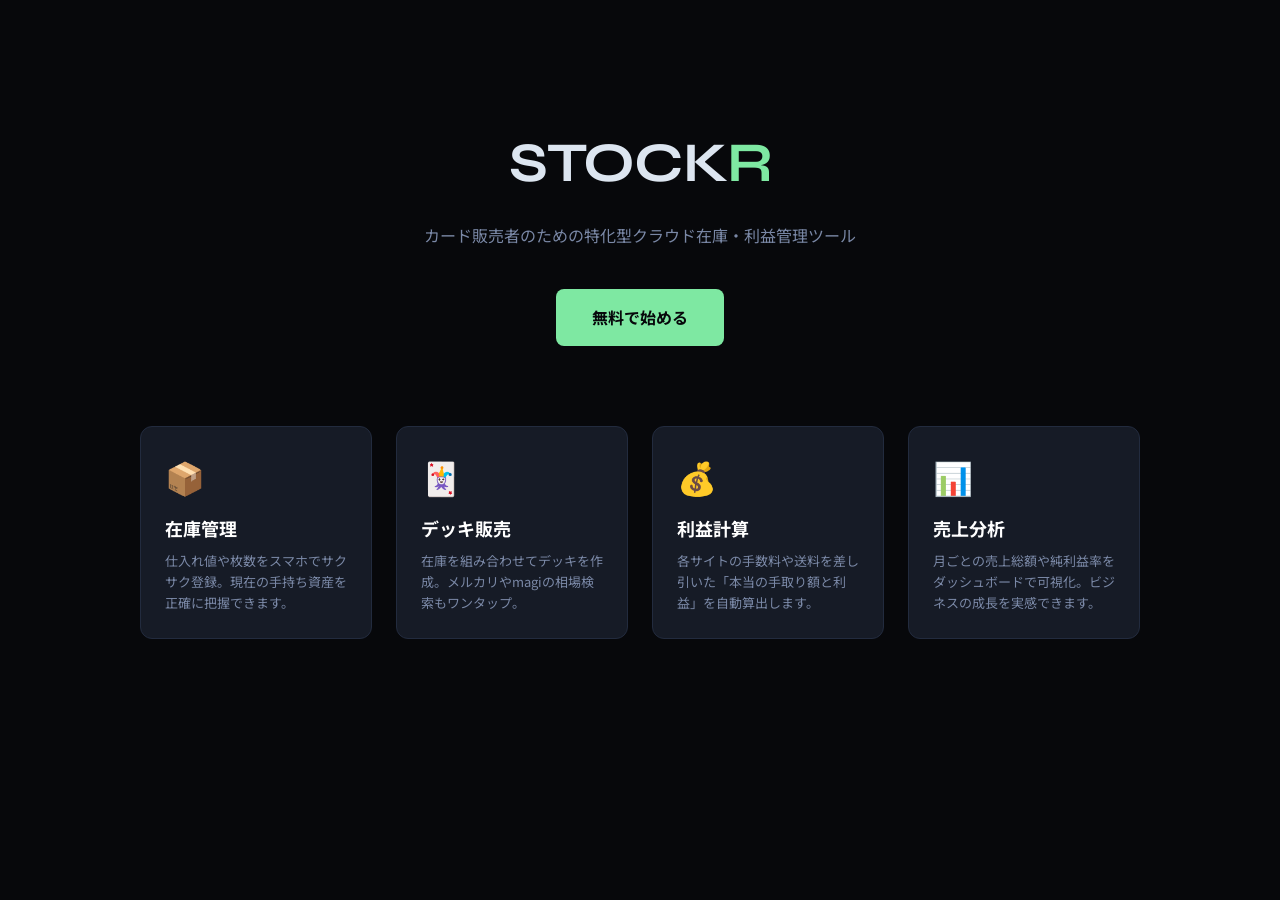
==== commit c7118221: "Add initial HTML structure for STOCKR app" ====
--- a/index.html
+++ b/index.html
@@ -1,1316 +1,121 @@
 <!DOCTYPE html>
 <html lang="ja">
 <head>
-  <meta charset="UTF-8">
-  <meta name="viewport" content="width=device-width, initial-scale=1.0, maximum-scale=1.0, user-scalable=no">
-  <title>STOCKR — クラウド在庫管理</title>
-  <link href="https://fonts.googleapis.com/css2?family=Syne:wght@600;700;800&family=Noto+Sans+JP:wght@300;400;500&display=swap" rel="stylesheet">
+<meta charset="UTF-8">
+<meta name="viewport" content="width=device-width, initial-scale=1.0">
+<title>STOCKR - トレカ特化型クラウド在庫管理ツール</title>
+<link href="https://fonts.googleapis.com/css2?family=Syne:wght@700;800&family=Noto+Sans+JP:wght@400;700&display=swap" rel="stylesheet">
 
 <style>
-:root{
-  --bg:#07080b;--sf:#0f1219;--sf2:#161b26;--sf3:#1c2233;
-  --bd:#222b3e;--bd2:#2a3550;
-  --ac:#7ee8a2;--acd:rgba(126,232,162,.11);--acd2:rgba(126,232,162,.05);
-  --tx:#dce5f0;--txm:#475068;--txd:#7a88a6;
-  --ok:#7ee8a2;--okd:rgba(126,232,162,.1);
-  --dg:#ff6b6b;--dgd:rgba(255,107,107,.1);
-  --warn:#ffd166;--warnd:rgba(255,209,102,.1);
-  --r:12px;--rs:8px;
-  --fd:'Syne',sans-serif;--fb:'Noto Sans JP',sans-serif;
-  --hdr:52px;
+body {
+  margin: 0;
+  background: #07080b; /* アプリ本体の背景色に統一 */
+  color: #dce5f0;
+  font-family: 'Noto Sans JP', sans-serif;
+  line-height: 1.6;
 }
-*,*::before,*::after{box-sizing:border-box;margin:0;padding:0}
-html,body{height:100%}
-body{background:var(--bg);color:var(--tx);font-family:var(--fb);font-size:14px;overflow:hidden}
-input,textarea,select,button{font-family:var(--fb)}
-button{cursor:pointer}
-a{color:inherit;text-decoration:none}
+.wrap {
+  max-width: 1000px;
+  margin: auto;
+  padding: 80px 20px;
+  text-align: center; /* 全体を中央揃えに */
+}
+h1 {
+  font-family: 'Syne', sans-serif;
+  font-size: 56px;
+  margin-bottom: 10px;
+  letter-spacing: -1px;
+}
+h1 span {
+  color: #7ee8a2;
+}
+p.lead {
+  color: #7a88a6;
+  font-size: 16px;
+  margin-bottom: 40px;
+}
+.btn {
+  display: inline-block;
+  padding: 16px 36px;
+  background: #7ee8a2;
+  color: #07080b;
+  border-radius: 8px;
+  text-decoration: none;
+  font-weight: bold;
+  font-size: 16px;
+  transition: all 0.2s ease; /* アニメーション追加 */
+}
+.btn:hover {
+  background: #6ad48e;
+  transform: translateY(-2px); /* 浮き上がる動き */
+  box-shadow: 0 6px 16px rgba(126, 232, 162, 0.2); /* 光る影 */
+}
 
-/* ═══ LOADING ═══ */
-#loading{position:fixed;inset:0;background:var(--bg);z-index:9999;display:flex;flex-direction:column;align-items:center;justify-content:center;gap:14px;transition:opacity .3s}
-#loading.hide{opacity:0;pointer-events:none}
-.spinner{width:30px;height:30px;border:3px solid var(--bd);border-top-color:var(--ac);border-radius:50%;animation:spin .7s linear infinite}
-@keyframes spin{to{transform:rotate(360deg)}}
-#loading p{font-size:11px;color:var(--txm)}
-
-/* ═══ AUTH ═══ */
-#auth{position:fixed;inset:0;background:var(--bg);z-index:100;display:none;align-items:center;justify-content:center;padding:20px;overflow-y:auto}
-#auth.on{display:flex}
-.auth-wrap{width:100%;max-width:380px;padding:8px 0;animation:fadeUp .35s cubic-bezier(.34,1.4,.64,1)}
-@keyframes fadeUp{from{opacity:0;transform:translateY(18px)}to{opacity:1;transform:translateY(0)}}
-.auth-logo{text-align:center;margin-bottom:28px}
-.auth-logo-txt{font-family:var(--fd);font-size:34px;font-weight:800;letter-spacing:-1px}
-.auth-logo-txt em{color:var(--ac);font-style:normal}
-.auth-logo-sub{font-size:11px;color:var(--txm);margin-top:5px;letter-spacing:.06em}
-.auth-tabs{display:flex;background:var(--sf);border:1.5px solid var(--bd);border-radius:var(--r);overflow:hidden;margin-bottom:22px}
-.auth-tab{flex:1;padding:11px;text-align:center;font-family:var(--fd);font-size:11px;font-weight:700;color:var(--txm);border:none;background:none;transition:all .2s;letter-spacing:.05em;cursor:pointer}
-.auth-tab.on{background:var(--acd);color:var(--ac)}
-.auth-sec{display:none;flex-direction:column;gap:13px}.auth-sec.on{display:flex}
-.f{display:flex;flex-direction:column;gap:5px}
-.f label{font-size:10px;color:var(--txd);font-family:var(--fd);font-weight:700;letter-spacing:.08em;text-transform:uppercase}
-.f input{background:var(--sf2);border:1.5px solid var(--bd);color:var(--tx);padding:13px 14px;border-radius:var(--rs);font-size:16px;outline:none;transition:border-color .2s;-webkit-appearance:none;width:100%}
-.f input:focus{border-color:var(--ac)}
-.f input::placeholder{color:var(--txm)}
-.auth-btn{width:100%;padding:13px;background:var(--ac);color:#07080b;border:none;border-radius:var(--rs);font-family:var(--fd);font-size:13px;font-weight:700;letter-spacing:.04em;transition:all .18s;margin-top:2px}
-.auth-btn:hover{background:#6ad48e}
-.auth-err{min-height:18px;font-size:12px;color:var(--dg);text-align:center;transition:opacity .2s}
-.auth-err:empty{opacity:0}
-
-/* ═══ APP SHELL ═══ */
-#app{display:none;flex-direction:column;height:100%}
-#app.on{display:flex}
-
-/* HEADER */
-.hdr{height:var(--hdr);background:var(--sf);border-bottom:1px solid var(--bd);display:flex;align-items:center;padding:0 14px;gap:10px;flex-shrink:0;position:relative;z-index:50}
-.hdr-logo{font-family:var(--fd);font-size:16px;font-weight:800;letter-spacing:-.5px;white-space:nowrap;flex-shrink:0}
-.hdr-logo em{color:var(--ac);font-style:normal}
-.nav{display:flex;align-items:stretch;flex:1;overflow-x:auto;-webkit-overflow-scrolling:touch;margin:0 4px}
-.nav::-webkit-scrollbar{display:none}
-.ntab{display:flex;align-items:center;gap:5px;padding:0 12px;height:var(--hdr);font-family:var(--fd);font-size:11px;font-weight:700;letter-spacing:.07em;text-transform:uppercase;color:var(--txm);border:none;background:none;border-bottom:2px solid transparent;transition:all .15s;white-space:nowrap;flex-shrink:0}
-.ntab.on{color:var(--ac);border-bottom-color:var(--ac)}
-.nbdg{background:var(--acd);color:var(--ac);font-size:10px;padding:1px 6px;border-radius:8px;font-weight:700}
-.hdr-right{margin-left:auto;display:flex;align-items:center;gap:8px;flex-shrink:0}
-.sync-dot{width:7px;height:7px;border-radius:50%;background:var(--bd);flex-shrink:0}
-.sync-dot.ok{background:var(--ok)}.sync-dot.sync{background:var(--warn);animation:blink .7s infinite alternate}.sync-dot.err{background:var(--dg)}
-@keyframes blink{from{opacity:.3}to{opacity:1}}
-.logout-btn{font-size:11px;color:var(--txm);background:none;border:1px solid var(--bd);padding:5px 12px;border-radius:5px;font-family:var(--fd);font-weight:700;transition:all .15s}
-.logout-btn:hover{border-color:var(--dg);color:var(--dg)}
-
-/* PAGES */
-.pages{flex:1;overflow:hidden;position:relative}
-.pg{position:absolute;inset:0;display:none;flex-direction:column;overflow:hidden}
-.pg.on{display:flex}
-
-/* ═══════════════════════════════
-   PAGE: REPORT
-═══════════════════════════════ */
-#pg-report{padding:20px; overflow-y:auto; background:var(--bg);}
-.rep-header { margin-bottom: 20px; }
-.rep-title { font-family: var(--fd); font-size: 18px; font-weight: 800; color: var(--tx); }
-.rep-desc { font-size: 12px; color: var(--txm); margin-top: 4px; }
-.rep-grid { display: grid; grid-template-columns: repeat(auto-fit, minmax(240px, 1fr)); gap: 16px; margin-bottom: 24px; }
-.rep-box { background: var(--sf); border: 1.5px solid var(--bd); border-radius: var(--r); padding: 20px; display: flex; flex-direction: column; gap: 8px; transition: border-color .2s; }
-.rep-box:hover { border-color: var(--bd2); }
-.rep-box.highlight { border-color: var(--ac); background: var(--acd2); }
-.rep-box.highlight2 { border-color: var(--ok); background: var(--okd); }
-.rep-lbl { font-size: 11px; color: var(--txm); font-family: var(--fd); font-weight: 700; letter-spacing: .05em; text-transform: uppercase; }
-.rep-val { font-size: 28px; font-weight: 800; font-family: var(--fd); line-height: 1; }
-.rep-val.ac { color: var(--ac); }
-.rep-val.ok { color: var(--ok); }
-.rep-val.dg { color: var(--dg); }
-.rep-sub { font-size: 11px; color: var(--txm); margin-top: auto; }
-
-/* ═══════════════════════════════
-   PAGE: INVENTORY
-═══════════════════════════════ */
-#pg-inv{flex-direction:row}
-@media(max-width:680px){#pg-inv{flex-direction:column}}
-
-.inv-panel{display:flex;flex-direction:column;flex:1;min-width:0;overflow:hidden;border-right:1px solid var(--bd)}
-@media(max-width:680px){.inv-panel{border-right:none;border-bottom:1px solid var(--bd)}}
-
-.inv-toolbar{padding:10px 14px;border-bottom:1px solid var(--bd);display:flex;align-items:center;gap:8px;flex-shrink:0;flex-wrap:wrap}
-.ptitle{font-family:var(--fd);font-size:11px;font-weight:700;letter-spacing:.1em;text-transform:uppercase;color:var(--txm)}
-.count-bdg{background:var(--acd);color:var(--ac);font-size:10px;font-weight:700;padding:2px 7px;border-radius:8px;font-family:var(--fd)}
-.srch-wrap{position:relative;flex:1;min-width:120px;max-width:280px}
-.srch-ico{position:absolute;left:10px;top:50%;transform:translateY(-50%);color:var(--txm);width:14px;height:14px;pointer-events:none}
-.srch-in{width:100%;background:var(--sf2);border:1.5px solid var(--bd);color:var(--tx);padding:9px 10px 9px 32px;border-radius:var(--rs);font-size:16px;outline:none;transition:border-color .2s;-webkit-appearance:none}
-.srch-in:focus{border-color:var(--ac)}.srch-in::placeholder{color:var(--txm)}
-
-.inv-scroll{overflow-y:auto;flex:1;padding:14px}
-.inv-scroll::-webkit-scrollbar{width:4px}.inv-scroll::-webkit-scrollbar-thumb{background:var(--bd);border-radius:2px}
-.inv-grid{display:grid;grid-template-columns:repeat(auto-fill,minmax(185px,1fr));gap:12px}
-@media(max-width:600px){.inv-grid{grid-template-columns:repeat(2,1fr); gap:10px;}}
-@media(max-width:360px){.inv-grid{grid-template-columns:1fr}}
-
-.icard{background:var(--sf);border:1.5px solid var(--bd);border-radius:var(--r);padding:12px;display:flex;flex-direction:column;gap:10px;animation:cIn .18s ease;transition:border-color .2s}
-@keyframes cIn{from{opacity:0;transform:scale(.97)}to{opacity:1;transform:scale(1)}}
-.icard:hover{border-color:var(--bd2)}
-.icard.warn{border-color:rgba(255,107,107,.35)}
-.icard.used{border-color:rgba(126,232,162,.3)}
-.icard-img{width:100%;height:110px;background-color:var(--sf2);border-radius:var(--rs);background-size:contain;background-position:center;background-repeat:no-repeat;display:flex;align-items:center;justify-content:center;font-size:30px;color:var(--bd2);margin-bottom:2px}
-
-.icard-name{
-  font-family:var(--fd);
-  font-weight:700;
-  font-size:13px;
-  line-height:1.4;
-  display:-webkit-box;
-  -webkit-line-clamp:2;
-  -webkit-box-orient:vertical;
-  white-space:normal;
-  overflow:hidden;
-  min-height:36px;
+/* グリッドレイアウト */
+.grid {
+  display: grid;
+  grid-template-columns: repeat(auto-fit, minmax(220px, 1fr));
+  gap: 24px;
+  margin-top: 80px;
+  text-align: left; /* カードの中身は左揃え */
 }
-.icard-row{display:flex;align-items:center;justify-content:space-between;gap:4px}
-.icard-cost{font-size:13px;color:var(--ac);font-family:var(--fd);font-weight:700}
-.stk-bdg{font-size:11px;font-weight:700;font-family:var(--fd);padding:3px 8px;border-radius:20px}
-.stk-ok{background:var(--okd);color:var(--ok)}
-.stk-warn{background:var(--warnd);color:var(--warn)}
-.stk-empty{background:var(--dgd);color:var(--dg)}
-.icard-qty{display:flex;align-items:center;gap:6px; margin-top:auto;}
-.qb{width:32px;height:32px;border-radius:6px;border:1.5px solid var(--bd);background:none;color:var(--txd);font-size:16px;display:flex;align-items:center;justify-content:center;transition:all .13s}
-.qb:hover{border-color:var(--ac);color:var(--ac)}
-.qn{font-size:14px;font-weight:700;font-family:var(--fd);min-width:28px;text-align:center}
-.deck-tags{display:flex;flex-wrap:wrap;gap:4px;min-height:0}
-.dk-tag{background:var(--acd);color:var(--ac);padding:3px 7px;border-radius:4px;font-family:var(--fd);font-size:10px;font-weight:700}
-.icard-acts{display:flex;gap:6px}
-.ab{flex:1;padding:8px 4px;border-radius:6px;border:1.5px solid var(--bd);background:none;font-size:12px;color:var(--txm);transition:all .13s; white-space:nowrap;}
-.ab:hover{border-color:var(--bd2);color:var(--tx)}
-.ab.del{color:var(--dg);border-color:transparent}.ab.del:hover{border-color:var(--dg);background:var(--dgd)}
-.ab.add{color:#07080b;background:var(--ac);border-color:var(--ac);font-family:var(--fd);font-weight:700}.ab.add:hover{background:#6ad48e}
-
-.empty{display:flex;flex-direction:column;align-items:center;justify-content:center;padding:50px 20px;gap:10px;color:var(--txm);grid-column:1/-1;text-align:center}
-.empty-ico{font-size:36px;opacity:.25}
-.empty p{font-size:13px;line-height:1.7}
-
-.cart-side{width:260px;flex-shrink:0;display:flex;flex-direction:column;background:var(--sf);overflow:hidden}
-@media(max-width:680px){.cart-side{width:100%;max-height:35vh; border-top:1px solid var(--bd);}}
-.cart-head{padding:12px 14px;border-bottom:1px solid var(--bd);flex-shrink:0}
-.cart-top-row{display:flex;align-items:center;justify-content:space-between;margin-bottom:10px}
-.cart-total-box{background:var(--acd2);border:1.5px solid rgba(126,232,162,.12);border-radius:var(--rs);padding:10px 12px}
-.cart-lbl{font-size:10px;color:var(--txm);letter-spacing:.1em;text-transform:uppercase;font-family:var(--fd);margin-bottom:3px}
-.cart-amt{font-family:var(--fd);font-size:24px;font-weight:800;color:var(--ac);line-height:1}
-.cart-sub{font-size:10px;color:var(--txm);margin-top:4px}
-.cart-list{flex:1;overflow-y:auto;padding:8px 14px}
-.cart-list::-webkit-scrollbar{width:4px}.cart-list::-webkit-scrollbar-thumb{background:var(--bd);border-radius:2px}
-.cart-empty-msg{text-align:center;padding:26px 10px;color:var(--txm);font-size:12px;line-height:1.9}
-.ci{display:flex;align-items:center;gap:8px;padding:8px 0;border-bottom:1px solid var(--bd)}.ci:last-child{border-bottom:none}
-.ci-info{flex:1;min-width:0}
-.ci-name{font-size:12px;font-weight:500;white-space:nowrap;overflow:hidden;text-overflow:ellipsis}
-.ci-unit{font-size:10px;color:var(--txm)}
-.ci-right{flex-shrink:0;display:flex;flex-direction:column;align-items:flex-end;gap:4px}
-.ci-total{font-family:var(--fd);font-size:12px;font-weight:700;color:var(--ac)}
-.ci-ctrl{display:flex;align-items:center;gap:4px}
-.cqb{width:20px;height:20px;border-radius:4px;border:1px solid var(--bd);background:none;color:var(--txd);font-size:13px;display:flex;align-items:center;justify-content:center;transition:all .13s}
-.cqb:hover{border-color:var(--ac);color:var(--ac)}
-.cqn{font-size:11px;font-weight:700;font-family:var(--fd);min-width:16px;text-align:center}
-.crm{background:none;border:none;color:var(--txm);font-size:12px;padding:3px;transition:color .13s}
-.crm:hover{color:var(--dg)}
-
-/* ═══════════════════════════════
-   PAGE: DECK
-═══════════════════════════════ */
-#pg-deck{flex-direction:row}
-@media(max-width:680px){#pg-deck{flex-direction:column}}
-
-.dk-sidebar{width:220px;flex-shrink:0;border-right:1px solid var(--bd);display:flex;flex-direction:column;background:var(--sf);overflow:hidden}
-@media(max-width:680px){.dk-sidebar{width:100%;border-right:none;border-bottom:1px solid var(--bd);max-height:180px}}
-.dk-sidebar-head{padding:12px 14px;border-bottom:1px solid var(--bd);display:flex;align-items:center;justify-content:space-between;flex-shrink:0}
-.dk-scroll{overflow-y:auto;flex:1;padding:10px;display:flex;flex-direction:column;gap:6px}
-.dk-scroll::-webkit-scrollbar{width:4px}.dk-scroll::-webkit-scrollbar-thumb{background:var(--bd);border-radius:2px}
-.dk-item{padding:10px 12px;background:var(--sf2);border:1.5px solid var(--bd);border-radius:var(--rs);cursor:pointer;transition:all .13s}
-.dk-item:hover{border-color:var(--bd2)}.dk-item.sel{border-color:var(--ac);background:var(--acd2)}
-.dk-item-name{font-family:var(--fd);font-size:12px;font-weight:700;white-space:nowrap;overflow:hidden;text-overflow:ellipsis;margin-bottom:4px}
-.dk-item-meta{font-size:10px;color:var(--txm);display:flex;gap:6px;flex-wrap:wrap}
-.dsbdg{font-size:9px;font-weight:700;padding:2px 6px;border-radius:5px;font-family:var(--fd)}
-.dsb-draft{background:rgba(74,80,104,.2);color:var(--txm)}
-.dsb-active{background:var(--acd);color:var(--ac)}
-.dsb-sold{background:var(--okd);color:var(--ok)}
-.dk-empty-msg{padding:20px 10px;font-size:12px;color:var(--txm);text-align:center;line-height:1.7}
-
-.dk-main{flex:1;display:flex;flex-direction:column;overflow:hidden;min-width:0}
-.dk-hbar{padding:12px 14px;border-bottom:1px solid var(--bd);display:flex;align-items:center;gap:10px;flex-shrink:0;background:var(--sf)}
-.dk-name-in{background:none;border:none;color:var(--tx);font-family:var(--fd);font-size:16px !important;font-weight:700;outline:none;flex:1;min-width:0}
-.dk-name-in::placeholder{color:var(--txm)}
-.status-sel{background:var(--sf2);border:1px solid var(--bd);color:var(--tx);padding:7px 10px;border-radius:6px;font-family:var(--fb);font-size:13px;outline:none;cursor:pointer}
-.status-sel:focus{border-color:var(--ac)}
-
-.dk-stats{display:grid;grid-template-columns:repeat(4,1fr);gap:10px;padding:12px 14px;border-bottom:1px solid var(--bd);flex-shrink:0}
-@media(max-width:480px){.dk-stats{grid-template-columns:1fr 1fr}}
-.stat-box{background:var(--sf2);border-radius:var(--rs);padding:10px 12px}
-.stat-lbl{font-size:10px;color:var(--txm);font-family:var(--fd);letter-spacing:.04em;margin-bottom:4px}
-.stat-val{font-family:var(--fd);font-size:14px;font-weight:800}
-.stat-val.ac{color:var(--ac)}.stat-val.ok{color:var(--ok)}.stat-val.dg{color:var(--dg)}
-
-.dk-body{display:flex;flex:1;overflow:hidden}
-@media(max-width:680px){.dk-body{flex-direction:column}}
-
-.dk-search-col{width:260px;flex-shrink:0;border-right:1px solid var(--bd);display:flex;flex-direction:column;overflow:hidden;background:var(--bg)}
-@media(max-width:680px){.dk-search-col{width:100%;border-right:none;border-bottom:1px solid var(--bd);max-height:280px}}
-.dsc-head{padding:10px 14px;border-bottom:1px solid var(--bd);flex-shrink:0}
-.dsc-htitle{font-family:var(--fd);font-size:10px;font-weight:700;letter-spacing:.1em;text-transform:uppercase;color:var(--txm);margin-bottom:8px}
-.dsc-srch{display:flex;align-items:center;background:var(--sf);border:1.5px solid var(--bd);border-radius:var(--rs);overflow:hidden;transition:border-color .18s}
-.dsc-srch:focus-within{border-color:var(--ac)}
-.dsc-srch-ico{padding:0 10px;color:var(--txm);display:flex;align-items:center}
-.dsc-srch-ico svg{width:14px;height:14px;display:block}
-.dsc-srch-in{flex:1;background:none;border:none;color:var(--tx);padding:10px 4px;font-size:16px !important;outline:none}
-.dsc-srch-in::placeholder{color:var(--txm)}
-.dsc-results{flex:1;overflow-y:auto}
-.dsc-results::-webkit-scrollbar{width:4px}.dsc-results::-webkit-scrollbar-thumb{background:var(--bd);border-radius:2px}
-.dsr{display:flex;align-items:center;gap:10px;padding:10px 14px;border-bottom:1px solid var(--bd);transition:background .1s}
-.dsr:last-child{border-bottom:none}.dsr:hover{background:var(--sf)}
-.dsr-info{flex:1;min-width:0}
-.dsr-name{font-size:13px;font-weight:700;font-family:var(--fd);margin-bottom:3px;white-space:nowrap;overflow:hidden;text-overflow:ellipsis}
-.dsr-meta{font-size:11px;color:var(--txm)}
-.dsr-avail{font-weight:700}.dsr-avail.ok{color:var(--ok)}.dsr-avail.dg{color:var(--dg)}
-.dsr-add{padding:8px 12px;background:var(--ac);color:#07080b;border:none;border-radius:5px;font-family:var(--fd);font-size:12px;font-weight:700;flex-shrink:0;transition:background .13s}
-.dsr-add:hover{background:#6ad48e}
-.dsr-add:disabled{background:var(--bd);color:var(--txm);cursor:not-allowed}
-.dsc-empty{padding:20px 14px;font-size:12px;color:var(--txm);text-align:center;line-height:1.7}
-
-.dk-card-area{flex:1;display:flex;flex-direction:column;overflow:hidden;min-width:0;background:var(--bg)}
-.dk-ca-head{padding:10px 14px;border-bottom:1px solid var(--bd);display:flex;align-items:center;justify-content:space-between;flex-shrink:0;background:var(--sf)}
-.dk-ca-scroll{flex:1;overflow-y:auto;padding:14px}
-.dk-ca-scroll::-webkit-scrollbar{width:4px}.dk-ca-scroll::-webkit-scrollbar-thumb{background:var(--bd);border-radius:2px}
-.dk-card-grid{display:flex;flex-direction:column;gap:12px}
-.dk-cg{display:flex;flex-direction:column;gap:6px}
-.dk-cg-row{display:flex;align-items:center;justify-content:space-between;gap:8px}
-.dk-cg-name{font-size:13px;font-family:var(--fd);font-weight:700;flex:1;min-width:0;white-space:nowrap;overflow:hidden;text-overflow:ellipsis}
-.dk-cg-ctrl{display:flex;align-items:center;gap:6px;flex-shrink:0}
-.dk-cg-qty{font-family:var(--fd);font-size:13px;font-weight:700;color:var(--ac);min-width:30px;text-align:center}
-.dk-cg-price{font-size:11px;color:var(--txm)}
-.dk-thumbs{display:flex;flex-wrap:wrap;gap:6px}
-.dk-thumb{position:relative;width:62px;flex-shrink:0}
-.dk-thumb-ph{width:62px;height:86px;border-radius:6px;background:var(--sf2);background-size:cover;background-position:center;display:flex;align-items:center;justify-content:center;font-size:20px;color:var(--bd);border:2px solid transparent;transition:border-color .15s}
-.dk-thumb:hover .dk-thumb-ph{border-color:var(--ac)}
-.dk-thumb-rm{position:absolute;top:4px;right:4px;width:20px;height:20px;background:var(--dg);border:none;border-radius:4px;color:#fff;font-size:12px;font-weight:700;display:none;align-items:center;justify-content:center;line-height:1;cursor:pointer}
-.dk-thumb:hover .dk-thumb-rm{display:flex}
-.dk-cg-sep{height:1px;background:var(--bd)}
-.dk-ca-empty{text-align:center;padding:40px 20px;color:var(--txm)}
-.dk-ca-empty-ico{font-size:30px;opacity:.2;margin-bottom:10px}
-.dk-ca-empty p{font-size:13px;line-height:1.7}
-.dk-ca-footer{display:flex;justify-content:space-between;padding-top:10px;border-top:1px solid var(--bd);margin-top:6px}
-.dk-ca-fl{font-size:11px;color:var(--txm)}.dk-ca-fr{font-family:var(--fd);font-size:14px;font-weight:700;color:var(--ac)}
-
-.dk-bottom{padding:14px;border-top:1px solid var(--bd);background:var(--sf);flex-shrink:0;display:flex;flex-direction:column;gap:12px;max-height:38vh;overflow-y:auto}
-.dk-bottom::-webkit-scrollbar{width:4px}.dk-bottom::-webkit-scrollbar-thumb{background:var(--bd);border-radius:2px}
-.price-section{display:grid;grid-template-columns:1fr 1fr;gap:12px}
-@media(max-width:500px){.price-section{grid-template-columns:1fr}}
-.price-box{background:var(--sf2);border-radius:var(--rs);padding:12px 14px;display:flex;flex-direction:column;gap:10px}
-.pf{display:flex;flex-direction:column;gap:4px}
-.pf label{font-size:10px;color:var(--txm);font-family:var(--fd);letter-spacing:.05em;text-transform:uppercase;font-weight:700}
-.pf input{background:var(--sf3);border:1.5px solid var(--bd);color:var(--tx);padding:9px 12px;border-radius:var(--rs);font-size:16px !important;outline:none;transition:border-color .18s;-webkit-appearance:none;width:100%}
-.pf input:focus{border-color:var(--ac)}
-.profit-box{background:var(--acd2);border:1.5px solid rgba(126,232,162,.12);border-radius:var(--rs);padding:14px;display:flex;flex-direction:column;gap:6px}
-.prow{display:flex;justify-content:space-between;font-size:13px;margin-bottom:4px;}
-.prow .lbl{color:var(--txm)}.prow .val{font-family:var(--fd);font-weight:700}
-.prow .val.ac{color:var(--ac)}.prow .val.ok{color:var(--ok)}.prow .val.dg{color:var(--dg)}
-.phr{border:none;border-top:1px solid var(--bd);margin:4px 0}
-.pbig{font-size:16px;}
-.memo-box textarea{width:100%;background:var(--sf2);border:1.5px solid var(--bd);color:var(--tx);padding:10px 12px;border-radius:var(--rs);font-size:16px !important;outline:none;resize:none;line-height:1.6;-webkit-appearance:none}
-.memo-box textarea:focus{border-color:var(--ac)}
-.no-sel{display:flex;flex:1;align-items:center;justify-content:center;flex-direction:column;gap:10px;color:var(--txm)}
-.no-sel-ico{font-size:32px;opacity:.2}.no-sel p{font-size:13px;line-height:1.7;text-align:center}
-
-.btn{padding:10px 16px;border-radius:var(--rs);font-family:var(--fd);font-size:14px;font-weight:700;border:none;transition:all .15s;cursor:pointer;line-height:1}
-.btn-ac{background:var(--ac);color:#07080b}.btn-ac:hover{background:#6ad48e}
-.btn-ghost{background:none;color:var(--txm);border:1.5px solid var(--bd)}.btn-ghost:hover{color:var(--tx);border-color:var(--bd2)}
-.btn-dg{background:none;color:var(--dg);border:1.5px solid var(--dg)}.btn-dg:hover{background:var(--dgd)}
-.btn-sm{padding:6px 12px;font-size:12px}
-
-.overlay{display:none;position:fixed;inset:0;background:rgba(0,0,0,.85);z-index:400;align-items:center;justify-content:center;padding:16px;overflow-y:auto}
-.overlay.on{display:flex}
-.modal{background:var(--sf);border:1.5px solid var(--bd2);border-radius:14px;padding:20px;width:100%;max-width:420px;animation:mIn .18s ease}
-@keyframes mIn{from{opacity:0;transform:scale(.95) translateY(-8px)}to{opacity:1;transform:scale(1) translateY(0)}}
-.modal-title{font-family:var(--fd);font-size:16px;font-weight:700;margin-bottom:16px}
-.mfields{display:flex;flex-direction:column;gap:12px;margin-bottom:16px}
-.mf{display:flex;flex-direction:column;gap:6px}
-.mf label{font-size:11px;color:var(--txd);font-family:var(--fd);font-weight:700;letter-spacing:.07em;text-transform:uppercase}
-.mf input,.mf textarea,.mf select{background:var(--sf2);border:1.5px solid var(--bd);color:var(--tx);padding:10px 12px;border-radius:var(--rs);font-size:16px !important;outline:none;transition:border-color .2s;-webkit-appearance:none;width:100%}
-.mf input:focus,.mf textarea:focus,.mf select:focus{border-color:var(--ac)}
-.mf input::placeholder,.mf textarea::placeholder{color:var(--txm)}
-.mf textarea{resize:none;line-height:1.6}
-.mrow{display:grid;grid-template-columns:1fr 1fr;gap:10px}
-.mactions{display:flex;gap:10px;justify-content:flex-end}
-
-.img-preview{width:100%;height:160px;background:var(--sf3);border:2px dashed var(--bd);border-radius:var(--rs);display:flex;align-items:center;justify-content:center;color:var(--txd);font-size:13px;text-align:center;background-size:contain;background-position:center;background-repeat:no-repeat;transition:border-color .2s;cursor:pointer;line-height:1.5;margin-bottom:12px}
-.img-preview:hover{border-color:var(--ac)}
-
-.cqrow{display:flex;align-items:center;gap:12px;margin:16px 0}
-.cqbig{width:40px;height:40px;border-radius:8px;border:1.5px solid var(--bd);background:none;color:var(--tx);font-size:20px;display:flex;align-items:center;justify-content:center;transition:all .13s}
-.cqbig:hover{border-color:var(--ac);color:var(--ac)}
-.cqin{width:68px;height:40px;text-align:center;font-size:16px !important;font-family:var(--fd);font-weight:700;background:var(--sf2);border:1.5px solid var(--bd);color:var(--tx);border-radius:var(--rs);outline:none;-webkit-appearance:none}
-.cqin:focus{border-color:var(--ac)}.cqin::-webkit-inner-spin-button{-webkit-appearance:none}
-.cprev{background:var(--acd);border-radius:var(--rs);padding:10px 14px;font-family:var(--fd);font-size:14px;color:var(--ac);text-align:center;font-weight:700;margin-bottom:16px}
-
-.toast{position:fixed;bottom:30px;left:50%;transform:translateX(-50%) translateY(60px);background:var(--tx);color:var(--bg);padding:10px 22px;border-radius:50px;font-size:14px;font-weight:700;font-family:var(--fd);z-index:600;transition:transform .28s cubic-bezier(.34,1.56,.64,1),opacity .28s;opacity:0;pointer-events:none;white-space:nowrap;max-width:90vw;text-align:center}
-.toast.show{transform:translateX(-50%) translateY(0);opacity:1}
-.toast.err{background:var(--dg);color:#fff}
-mark{background:rgba(126,232,162,.22);color:var(--ac);border-radius:2px;font-style:normal}
+.card {
+  background: #161b26;
+  padding: 24px;
+  border-radius: 12px;
+  border: 1px solid #222b3e; /* 枠線を追加して締める */
+  transition: all 0.2s ease;
+}
+.card:hover {
+  border-color: #7ee8a2; /* ホバーで枠線が光る */
+  transform: translateY(-4px);
+}
+.card-icon {
+  font-size: 32px;
+  margin-bottom: 12px;
+}
+.card-title {
+  font-weight: bold;
+  font-size: 18px;
+  margin-bottom: 8px;
+  color: #fff;
+}
+.card-desc {
+  font-size: 13px;
+  color: #7a88a6;
+}
 </style>
 </head>
+
 <body>
+<div class="wrap">
+  <h1>STOCK<span>R</span></h1>
+  <p class="lead">カード販売者のための特化型クラウド在庫・利益管理ツール</p>
 
-<div id="loading">
-  <div class="spinner"></div>
-  <p>読み込み中…</p>
-</div>
+  <a href="app.html" class="btn">無料で始める</a>
 
-<div id="auth">
-  <div class="auth-wrap">
-    <div class="auth-logo">
-      <div class="auth-logo-txt">STOCK<em>R</em></div>
-      <div class="auth-logo-sub">在庫管理 &amp; デッキ販売ツール</div>
+  <div class="grid">
+    <div class="card">
+      <div class="card-icon">📦</div>
+      <div class="card-title">在庫管理</div>
+      <div class="card-desc">仕入れ値や枚数をスマホでサクサク登録。現在の手持ち資産を正確に把握できます。</div>
     </div>
-    <div class="auth-tabs">
-      <button class="auth-tab on" onclick="authTab('login')">ログイン</button>
-      <button class="auth-tab" onclick="authTab('signup')">新規登録</button>
+    <div class="card">
+      <div class="card-icon">🃏</div>
+      <div class="card-title">デッキ販売</div>
+      <div class="card-desc">在庫を組み合わせてデッキを作成。メルカリやmagiの相場検索もワンタップ。</div>
     </div>
-    <div class="auth-sec on" id="sec-login">
-      <div class="f"><label>メールアドレス</label><input type="email" id="l-email" placeholder="example@email.com" autocomplete="email"></div>
-      <div class="f"><label>パスワード</label><input type="password" id="l-pw" placeholder="パスワード" autocomplete="current-password" onkeydown="if(event.key==='Enter')doLogin()"></div>
-      <button class="auth-btn" onclick="doLogin()">ログイン</button>
+    <div class="card">
+      <div class="card-icon">💰</div>
+      <div class="card-title">利益計算</div>
+      <div class="card-desc">各サイトの手数料や送料を差し引いた「本当の手取り額と利益」を自動算出します。</div>
     </div>
-    <div class="auth-sec" id="sec-signup">
-      <div class="f"><label>メールアドレス</label><input type="email" id="s-email" placeholder="example@email.com" autocomplete="email"></div>
-      <div class="f"><label>パスワード（6文字以上）</label><input type="password" id="s-pw" placeholder="パスワード" autocomplete="new-password"></div>
-      <div class="f"><label>パスワード確認</label><input type="password" id="s-pw2" placeholder="パスワードを再入力" autocomplete="new-password" onkeydown="if(event.key==='Enter')doSignup()"></div>
-      <button class="auth-btn" onclick="doSignup()">アカウントを作成</button>
-    </div>
-    <div class="auth-err" id="auth-err"></div>
-  </div>
-</div>
-
-<div id="app">
-  <div class="hdr">
-    <div class="hdr-logo">STOCK<em>R</em></div>
-    <nav class="nav">
-      <button class="ntab on" id="ntab-inv" onclick="goPage('inv')">在庫管理 <span class="nbdg" id="nb-inv">0</span></button>
-      <button class="ntab" id="ntab-deck" onclick="goPage('deck')">デッキ販売 <span class="nbdg" id="nb-deck">0</span></button>
-      <button class="ntab" id="ntab-report" onclick="goPage('report')">📊 売上レポート</button>
-    </nav>
-    <div class="hdr-right">
-      <div class="sync-dot" id="sync-dot"></div>
-      <button class="logout-btn" onclick="doLogout()">ログアウト</button>
-    </div>
-  </div>
-
-  <div class="pages">
-    
-    <div class="pg" id="pg-report">
-      <div class="rep-header">
-        <div class="rep-title">売上＆資産レポート</div>
-        <div class="rep-desc">現在の在庫資産と、売却済デッキの累計実績です。</div>
-      </div>
-      
-      <div class="rep-grid">
-        <div class="rep-box">
-          <div class="rep-lbl">現在の在庫資産（原価）</div>
-          <div class="rep-val" id="rep-asset">¥0</div>
-          <div class="rep-sub">手元にあるカードの仕入れ値合計</div>
-        </div>
-      </div>
-
-      <div class="rep-grid">
-        <div class="rep-box highlight">
-          <div class="rep-lbl">累計 売上総額</div>
-          <div class="rep-val ac" id="rep-sales">¥0</div>
-          <div class="rep-sub">「売却済」デッキの販売価格合計</div>
-        </div>
-        <div class="rep-box highlight2">
-          <div class="rep-lbl">累計 純利益</div>
-          <div class="rep-val ok" id="rep-profit">¥0</div>
-          <div class="rep-sub">売上から原価・手数料・送料を引いた額</div>
-        </div>
-      </div>
-
-      <div class="rep-grid">
-        <div class="rep-box">
-          <div class="rep-lbl">累計 経費・手数料</div>
-          <div class="rep-val" id="rep-fees">¥0</div>
-          <div class="rep-sub">引かれた送料・サイト手数料の合計</div>
-        </div>
-        <div class="rep-box">
-          <div class="rep-lbl">販売件数 / 利益率</div>
-          <div class="rep-val" id="rep-margin">0%</div>
-          <div class="rep-sub" id="rep-sold-cnt">販売 0件</div>
-        </div>
-      </div>
-    </div>
-
-    <div class="pg on" id="pg-inv">
-      <div class="inv-panel">
-        <div class="inv-toolbar">
-          <span class="ptitle">在庫</span>
-          <span class="count-bdg" id="inv-cnt">0</span>
-          <div class="srch-wrap">
-            <svg class="srch-ico" viewBox="0 0 20 20" fill="none" stroke="currentColor" stroke-width="2"><circle cx="9" cy="9" r="6"/><path d="M15 15l3 3"/></svg>
-            <input class="srch-in" id="inv-srch" placeholder="商品名で検索…" oninput="renderGrid()">
-          </div>
-          <button class="btn btn-ac btn-sm" onclick="openItemModal(null)">＋ 商品登録</button>
-        </div>
-        <div class="inv-scroll"><div class="inv-grid" id="inv-grid"></div></div>
-      </div>
-      <aside class="cart-side">
-        <div class="cart-head">
-          <div class="cart-top-row">
-            <span class="ptitle">経費カート</span>
-            <button class="btn btn-ghost btn-sm" onclick="clearCart()">全削除</button>
-          </div>
-          <div class="cart-total-box">
-            <div class="cart-lbl">経費総額</div>
-            <div class="cart-amt" id="cart-total">¥0</div>
-            <div class="cart-sub" id="cart-sub">0件</div>
-          </div>
-        </div>
-        <div class="cart-list" id="cart-list">
-          <div class="cart-empty-msg">🛒<br>商品をカートに追加してください</div>
-        </div>
-      </aside>
-    </div>
-
-    <div class="pg" id="pg-deck">
-      <div class="dk-sidebar">
-        <div class="dk-sidebar-head">
-          <span class="ptitle">デッキ <span class="count-bdg" id="dk-cnt">0</span></span>
-          <button class="btn btn-ac btn-sm" onclick="newDeck()">＋ 新規</button>
-        </div>
-        <div class="dk-scroll" id="dk-list"></div>
-      </div>
-      <div class="dk-main" id="dk-main">
-        <div class="no-sel"><div class="no-sel-ico">📦</div><p>「＋ 新規」からデッキを作成するか<br>左のデッキを選択してください。</p></div>
-      </div>
+    <div class="card">
+      <div class="card-icon">📊</div>
+      <div class="card-title">売上分析</div>
+      <div class="card-desc">月ごとの売上総額や純利益率をダッシュボードで可視化。ビジネスの成長を実感できます。</div>
     </div>
   </div>
 </div>
-
-<div class="overlay" id="modal-item">
-  <div class="modal">
-    <div class="modal-title" id="item-modal-title">商品を登録</div>
-    <div class="mfields">
-      <input type="hidden" id="item-eid">
-      
-      <div id="item-img-preview" class="img-preview">
-        カードの画像をここに<br>ペースト (Ctrl + V)
-      </div>
-
-      <div class="mf">
-        <label>商品名 *</label>
-        <div style="display:flex; gap:6px; margin-bottom: 6px;">
-          <input type="text" id="item-name" placeholder="例: ボルシャック・ドラゴン" style="flex:1; min-width:0;">
-          <button type="button" class="btn btn-ghost" onclick="searchOfficial()" style="flex-shrink:0; padding:0 12px;">🔍 公式</button>
-        </div>
-        <div style="display:flex; gap:6px;">
-          <button type="button" class="btn btn-ghost btn-sm" onclick="searchMarket('mercari')" style="flex:1; border-color:#e63232; color:#e63232;">メルカリ</button>
-          <button type="button" class="btn btn-ghost btn-sm" onclick="searchMarket('magi')" style="flex:1; border-color:#2a70ff; color:#2a70ff;">magi</button>
-          <button type="button" class="btn btn-ghost btn-sm" onclick="searchMarket('yahoo')" style="flex:1; border-color:#f5b000; color:#f5b000;">ヤフオク</button>
-        </div>
-      </div>
-
-      <div class="mrow">
-        <div class="mf"><label>在庫数 *</label><input type="number" id="item-stock" placeholder="0" min="0"></div>
-        <div class="mf"><label>仕入れ値（円）</label><input type="number" id="item-cost" placeholder="0" min="0"></div>
-      </div>
-      <div class="mf"><label>販売価格（円）</label><input type="number" id="item-sell" placeholder="0" min="0"></div>
-      <div class="mf"><label>メモ</label><textarea id="item-memo" rows="2" placeholder="自由記入…"></textarea></div>
-    </div>
-    <div class="mactions">
-      <button class="btn btn-ghost" onclick="closeModal('modal-item')">キャンセル</button>
-      <button class="btn btn-ac" onclick="saveItem()">保存する</button>
-    </div>
-  </div>
-</div>
-
-<div class="overlay" id="modal-cart">
-  <div class="modal">
-    <div class="modal-title" id="cart-modal-title">カートに追加</div>
-    <input type="hidden" id="cart-item-id">
-    <div class="cqrow">
-      <button class="cqbig" onclick="adjCQ(-1)">−</button>
-      <input class="cqin" type="number" id="cart-qty" value="1" min="1">
-      <button class="cqbig" onclick="adjCQ(1)">＋</button>
-    </div>
-    <div class="cprev" id="cart-prev">¥0</div>
-    <div class="mactions">
-      <button class="btn btn-ghost" onclick="closeModal('modal-cart')">キャンセル</button>
-      <button class="btn btn-ac" onclick="confirmCart()">追加する</button>
-    </div>
-  </div>
-</div>
-
-<div class="toast" id="toast"></div>
-
-<script type="module">
-import { initializeApp } from 'https://www.gstatic.com/firebasejs/10.14.1/firebase-app.js';
-import {
-  getAuth, createUserWithEmailAndPassword, signInWithEmailAndPassword,
-  signOut, onAuthStateChanged, setPersistence, browserLocalPersistence
-} from 'https://www.gstatic.com/firebasejs/10.14.1/firebase-auth.js';
-import {
-  getFirestore, doc, collection, addDoc, updateDoc, deleteDoc,
-  onSnapshot, serverTimestamp
-} from 'https://www.gstatic.com/firebasejs/10.14.1/firebase-firestore.js';
-
-const firebaseConfig = {
-  apiKey: "AIzaSyCN0lhT5A95s4UTjpMJgOZmcRg-aHwNpak",
-  authDomain: "zaiko2-d1fef.firebaseapp.com",
-  projectId: "zaiko2-d1fef",
-  storageBucket: "zaiko2-d1fef.firebasestorage.app",
-  messagingSenderId: "699514971368",
-  appId: "1:699514971368:web:417196f4ac40bb6a0e555d"
-};
-
-const fbApp  = initializeApp(firebaseConfig);
-const auth   = getAuth(fbApp);
-const db     = getFirestore(fbApp);
-
-try {
-  await setPersistence(auth, browserLocalPersistence);
-} catch (e) {
-  console.log("Persistence warning:", e);
-}
-
-let uid = null;
-let items  = [];   
-let decks  = [];   
-let cart   = [];   
-let selDkId = null;
-let unsubItems = null, unsubDecks = null;
-let cartItemCtx = null;
-let dkSrchQ = '';
-let currentItemImage = null;
-
-window.authTab = (t) => {
-  document.querySelectorAll('.auth-tab').forEach((el,i) => el.classList.toggle('on', i===(t==='login'?0:1)));
-  document.getElementById('sec-login').classList.toggle('on', t==='login');
-  document.getElementById('sec-signup').classList.toggle('on', t==='signup');
-  document.getElementById('auth-err').textContent = '';
-};
-
-const authErrMap = {
-  'auth/user-not-found':    'このメールアドレスは登録されていません',
-  'auth/wrong-password':    'パスワードが正しくありません',
-  'auth/invalid-email':     'メールアドレスの形式が正しくありません',
-  'auth/invalid-credential':'メールアドレスまたはパスワードが正しくありません',
-  'auth/email-already-in-use':'このメールアドレスは既に使用されています',
-  'auth/weak-password':     'パスワードは6文字以上にしてください',
-  'auth/too-many-requests': 'ログイン試行回数が多すぎます。しばらくお待ちください',
-};
-
-window.doLogin = async () => {
-  const email = document.getElementById('l-email').value.trim();
-  const pw    = document.getElementById('l-pw').value;
-  if (!email||!pw) { setAuthErr('メールアドレスとパスワードを入力してください'); return; }
-  try { await signInWithEmailAndPassword(auth, email, pw); }
-  catch(e) { setAuthErr(authErrMap[e.code]||'ログインに失敗しました'); }
-};
-
-window.doSignup = async () => {
-  const email = document.getElementById('s-email').value.trim();
-  const pw    = document.getElementById('s-pw').value;
-  const pw2   = document.getElementById('s-pw2').value;
-  if (!email||!pw||!pw2) { setAuthErr('全ての項目を入力してください'); return; }
-  if (pw !== pw2) { setAuthErr('パスワードが一致しません'); return; }
-  if (pw.length < 6) { setAuthErr('パスワードは6文字以上にしてください'); return; }
-  try { await createUserWithEmailAndPassword(auth, email, pw); }
-  catch(e) { setAuthErr(authErrMap[e.code]||'登録に失敗しました'); }
-};
-
-window.doLogout = async () => {
-  if (unsubItems) unsubItems();
-  if (unsubDecks) unsubDecks();
-  await signOut(auth);
-  items=[]; decks=[]; cart=[]; selDkId=null;
-};
-
-function setAuthErr(msg) { document.getElementById('auth-err').textContent = msg; }
-
-onAuthStateChanged(auth, user => {
-  document.getElementById('loading').classList.add('hide');
-  if (user) {
-    uid = user.uid;
-    document.getElementById('auth').classList.remove('on');
-    document.getElementById('app').classList.add('on');
-    startListeners();
-  } else {
-    uid = null;
-    document.getElementById('app').classList.remove('on');
-    document.getElementById('auth').classList.add('on');
-    setSyncDot('');
-  }
-});
-
-function startListeners() {
-  setSyncDot('sync');
-  const itemsCol = collection(db,'users',uid,'items');
-  const decksCol = collection(db,'users',uid,'decks');
-
-  unsubItems = onSnapshot(itemsCol, snap => {
-    items = snap.docs.map(d=>({id:d.id,...d.data()}));
-    items.sort((a,b)=>(a.createdAt?.seconds||0)-(b.createdAt?.seconds||0));
-    renderGrid();
-    renderDeckSearch();
-    updateBadges();
-    renderReport();
-    setSyncDot('ok');
-  }, () => setSyncDot('err'));
-
-  unsubDecks = onSnapshot(decksCol, snap => {
-    decks = snap.docs.map(d=>({id:d.id,...d.data()}));
-    decks.sort((a,b)=>(a.createdAt?.seconds||0)-(b.createdAt?.seconds||0));
-    renderDkList();
-    renderGrid(); 
-    updateBadges();
-    renderReport();
-    setSyncDot('ok');
-  }, () => setSyncDot('err'));
-}
-
-function setSyncDot(s) {
-  document.getElementById('sync-dot').className = 'sync-dot' + (s?' '+s:'');
-}
-
-window.goPage = (p) => {
-  ['inv','deck','report'].forEach(x=>{
-    const pg = document.getElementById('pg-'+x);
-    const tab = document.getElementById('ntab-'+x);
-    if(pg) pg.classList.toggle('on', x===p);
-    if(tab) tab.classList.toggle('on', x===p);
-  });
-  if (p==='deck') { renderDkList(); renderDeckSearch(); }
-  if (p==='report') { renderReport(); }
-};
-
-function renderReport() {
-  let totalAsset = 0;
-  items.forEach(item => {
-    totalAsset += (item.stock || 0) * (item.cost || 0);
-  });
-
-  let totalSales = 0;
-  let totalFees = 0;
-  let totalProfit = 0;
-  let soldCount = 0;
-
-  decks.forEach(dk => {
-    if (dk.status === 'sold') {
-      soldCount++;
-      const cost = dkCost(dk);
-      const sell = Number(dk.sellPrice) || 0;
-      const feePct = (dk.feePercent ?? 10) / 100;
-      const ship = dk.shippingCost ?? 210;
-      const fee = sell ? Math.round(sell * feePct) : 0;
-      const net = sell ? Math.round(sell * (1 - feePct)) - ship : 0;
-      const profit = sell ? net - cost : 0;
-
-      totalSales += sell;
-      totalFees += (fee + (sell ? ship : 0));
-      totalProfit += profit;
-    }
-  });
-
-  const margin = totalSales > 0 ? Math.round((totalProfit / totalSales) * 100) : 0;
-
-  document.getElementById('rep-asset').textContent = `¥${totalAsset.toLocaleString()}`;
-  document.getElementById('rep-sales').textContent = `¥${totalSales.toLocaleString()}`;
-  document.getElementById('rep-fees').textContent = `¥${totalFees.toLocaleString()}`;
-  
-  const pEl = document.getElementById('rep-profit');
-  pEl.textContent = `${totalProfit >= 0 ? '+' : ''}¥${totalProfit.toLocaleString()}`;
-  pEl.className = 'rep-val ' + (totalProfit >= 0 ? 'ok' : 'dg');
-
-  document.getElementById('rep-sold-cnt').textContent = `販売 ${soldCount}件`;
-  document.getElementById('rep-margin').textContent = `${margin}%`;
-}
-
-function updateBadges() {
-  document.getElementById('nb-inv').textContent  = items.length;
-  document.getElementById('nb-deck').textContent = decks.length;
-  document.getElementById('inv-cnt').textContent = items.length;
-  document.getElementById('dk-cnt').textContent  = decks.length;
-}
-
-function usedInDecks(itemId) {
-  return decks.reduce((s,dk)=>{
-    const c = (dk.cards||[]).find(c=>c.itemId===itemId);
-    return s + (c?.qty||0);
-  }, 0);
-}
-function availStock(itemId) {
-  const item = items.find(i=>i.id===itemId);
-  return Math.max(0, (item?.stock||0) - usedInDecks(itemId));
-}
-function deckUsage(itemId) {
-  return decks.flatMap(dk=>{
-    const c = (dk.cards||[]).find(c=>c.itemId===itemId);
-    return c ? [{name:dk.name, qty:c.qty}] : [];
-  });
-}
-
-function hl(text, q) {
-  if (!q) return text;
-  const i = text.toLowerCase().indexOf(q.toLowerCase());
-  if (i < 0) return text;
-  return text.slice(0,i)+`<mark>${text.slice(i,i+q.length)}</mark>`+text.slice(i+q.length);
-}
-
-function renderGrid() {
-  const q    = document.getElementById('inv-srch')?.value.trim().toLowerCase()||'';
-  const grid = document.getElementById('inv-grid');
-  const list = q ? items.filter(i=>i.name.toLowerCase().includes(q)) : items;
-
-  if (!items.length) {
-    grid.innerHTML=`<div class="empty" style="grid-column:1/-1"><div class="empty-ico">📦</div><p>まだ商品がありません。<br>「＋ 商品登録」から追加してください。</p></div>`;
-    return;
-  }
-  if (!list.length) {
-    grid.innerHTML=`<div class="empty" style="grid-column:1/-1"><div class="empty-ico">🔍</div><p>「${q}」に一致する商品が見つかりません</p></div>`;
-    return;
-  }
-
-  grid.innerHTML = list.map(item => {
-    const avail  = availStock(item.id);
-    const usage  = deckUsage(item.id);
-    const stockCls = avail===0?'stk-empty':avail<=3?'stk-warn':'stk-ok';
-    const cardCls  = usage.length?'used':avail<=3?'warn':'';
-    const tagsHtml = usage.length
-      ? `<div class="deck-tags">${usage.map(u=>`<span class="dk-tag">${u.name}×${u.qty}</span>`).join('')}</div>`
-      : '';
-      
-    const imgHtml = item.image 
-      ? `<div class="icard-img" style="background-image:url(${item.image})"></div>`
-      : `<div class="icard-img">🃏</div>`;
-
-    return `<div class="icard ${cardCls}">
-      ${imgHtml}
-      <div class="icard-name" title="${item.name}">${hl(item.name,q)}</div>
-      <div class="icard-row">
-        <span class="icard-cost">¥${(item.cost||0).toLocaleString()}</span>
-        <span class="stk-bdg ${stockCls}">残${avail}枚</span>
-      </div>
-      ${tagsHtml}
-      <div class="icard-qty">
-        <button class="qb" onclick="chgStock('${item.id}',-1)">−</button>
-        <span class="qn">${item.stock||0}</span>
-        <button class="qb" onclick="chgStock('${item.id}',1)">＋</button>
-      </div>
-      <div class="icard-acts">
-        <button class="ab" onclick="openItemModal('${item.id}')">編集</button>
-        <button class="ab del" onclick="delItem('${item.id}')">削除</button>
-        <button class="ab add" onclick="openCartModal('${item.id}')">カートへ</button>
-      </div>
-    </div>`;
-  }).join('');
-}
-
-window.openItemModal = (id) => {
-  const item = id ? items.find(i=>i.id===id) : null;
-  document.getElementById('item-modal-title').textContent = item?'商品を編集':'商品を登録';
-  document.getElementById('item-eid').value    = id||'';
-  document.getElementById('item-name').value   = item?.name||'';
-  document.getElementById('item-stock').value  = item?.stock??'';
-  document.getElementById('item-cost').value   = item?.cost??'';
-  document.getElementById('item-sell').value   = item?.sell??'';
-  document.getElementById('item-memo').value   = item?.memo||'';
-  
-  currentItemImage = item?.image || null;
-  const pv = document.getElementById('item-img-preview');
-  if (currentItemImage) {
-    pv.style.backgroundImage = `url(${currentItemImage})`;
-    pv.innerHTML = '';
-  } else {
-    pv.style.backgroundImage = 'none';
-    pv.innerHTML = 'カードの画像をここに<br>ペースト (Ctrl + V)';
-  }
-
-  openModal('modal-item');
-  setTimeout(()=>document.getElementById('item-name').focus(), 80);
-};
-
-window.searchOfficial = () => {
-  const name = document.getElementById('item-name').value.trim();
-  if (!name) { toast('商品名を入力してください', true); return; }
-  const url = `https://dm.takaratomy.co.jp/card/?keyword=${encodeURIComponent(name)}`;
-  window.open(url, '_blank');
-};
-
-window.searchMarket = (site) => {
-  const name = document.getElementById('item-name').value.trim();
-  if (!name) { toast('商品名を入力してください', true); return; }
-  const keyword = encodeURIComponent(name);
-  let url = '';
-  if (site === 'mercari') url = `https://jp.mercari.com/search?keyword=${keyword}`;
-  else if (site === 'magi') url = `https://magi.camp/items/search?keyword=${keyword}`;
-  else if (site === 'yahoo') url = `https://auctions.yahoo.co.jp/search/search?p=${keyword}`;
-  if (url) window.open(url, '_blank');
-};
-
-document.addEventListener('paste', (e) => {
-  const modal = document.getElementById('modal-item');
-  if (!modal.classList.contains('on')) return; 
-  const items = (e.clipboardData || e.originalEvent.clipboardData).items;
-  for (let item of items) {
-    if (item.type.indexOf('image') === 0) {
-      const blob = item.getAsFile();
-      const reader = new FileReader();
-      reader.onload = (event) => {
-        const img = new Image();
-        img.onload = () => {
-          const canvas = document.createElement('canvas');
-          const MAX_SIZE = 300;
-          let w = img.width, h = img.height;
-          if (w > h && w > MAX_SIZE) { h *= MAX_SIZE / w; w = MAX_SIZE; }
-          else if (h > MAX_SIZE) { w *= MAX_SIZE / h; h = MAX_SIZE; }
-          canvas.width = w; canvas.height = h;
-          const ctx = canvas.getContext('2d');
-          ctx.drawImage(img, 0, 0, w, h);
-          currentItemImage = canvas.toDataURL('image/jpeg', 0.8);
-          const pv = document.getElementById('item-img-preview');
-          pv.style.backgroundImage = `url(${currentItemImage})`;
-          pv.innerHTML = '';
-          toast('画像を貼り付けました！');
-        };
-        img.src = event.target.result;
-      };
-      reader.readAsDataURL(blob);
-      e.preventDefault();
-      break;
-    }
-  }
-});
-
-window.saveItem = async () => {
-  const id    = document.getElementById('item-eid').value;
-  const name  = document.getElementById('item-name').value.trim();
-  const stock = parseInt(document.getElementById('item-stock').value)||0;
-  const cost  = parseInt(document.getElementById('item-cost').value)||0;
-  const sell  = parseInt(document.getElementById('item-sell').value)||0;
-  const memo  = document.getElementById('item-memo').value.trim();
-  if (!name) { toast('商品名を入力してください', true); return; }
-  if (stock < 0) { toast('在庫数は0以上にしてください', true); return; }
-  if (id) {
-    const used = usedInDecks(id);
-    if (stock < used) { toast(`デッキで${used}枚使用中のため、${used}枚以上が必要です`, true); return; }
-  }
-  setSyncDot('sync');
-  try {
-    const data = { name, stock, cost, sell, memo, image: currentItemImage };
-    if (id) {
-      await updateDoc(doc(db,'users',uid,'items',id), data);
-      toast('更新しました');
-    } else {
-      await addDoc(collection(db,'users',uid,'items'), {...data, createdAt:serverTimestamp()});
-      toast('登録しました');
-    }
-    closeModal('modal-item');
-  } catch(e) { toast('保存に失敗しました', true); }
-};
-
-window.chgStock = async (id, delta) => {
-  const item  = items.find(i=>i.id===id);
-  if (!item) return;
-  const avail = availStock(id);
-  if (delta < 0 && avail <= 0) { toast('デッキで使用中のため減らせません', true); return; }
-  const newStock = Math.max(0, (item.stock||0) + delta);
-  await updateDoc(doc(db,'users',uid,'items',id), { stock: newStock });
-};
-
-window.delItem = async (id) => {
-  const item  = items.find(i=>i.id===id);
-  const usage = deckUsage(id);
-  if (usage.length) { toast(`デッキで使用中です（${usage.map(u=>u.name).join('、')}）`, true); return; }
-  if (!confirm(`「${item?.name}」を削除しますか？`)) return;
-  await deleteDoc(doc(db,'users',uid,'items',id));
-  cart = cart.filter(c=>c.itemId!==id);
-  renderCart();
-  toast('削除しました');
-};
-
-window.openCartModal = (itemId) => {
-  cartItemCtx = items.find(i=>i.id===itemId);
-  if (!cartItemCtx) return;
-  document.getElementById('cart-modal-title').textContent = `カートへ追加 — ${cartItemCtx.name}`;
-  document.getElementById('cart-item-id').value = itemId;
-  document.getElementById('cart-qty').value = 1;
-  updCartPrev();
-  openModal('modal-cart');
-};
-window.adjCQ = (d) => {
-  const inp = document.getElementById('cart-qty');
-  inp.value = Math.max(1, parseInt(inp.value||1)+d);
-  updCartPrev();
-};
-document.getElementById('cart-qty').addEventListener('input', updCartPrev);
-function updCartPrev() {
-  if (!cartItemCtx) return;
-  const q = parseInt(document.getElementById('cart-qty').value)||1;
-  document.getElementById('cart-prev').textContent =
-    `${q}個 × ¥${(cartItemCtx.cost||0).toLocaleString()} = ¥${((cartItemCtx.cost||0)*q).toLocaleString()}`;
-}
-window.confirmCart = () => {
-  const itemId = document.getElementById('cart-item-id').value;
-  const qty    = parseInt(document.getElementById('cart-qty').value)||1;
-  const ex = cart.find(c=>c.itemId===itemId);
-  if (ex) ex.qty += qty; else cart.push({itemId, qty});
-  renderCart();
-  closeModal('modal-cart');
-  toast(`カートに追加（${qty}個）`);
-};
-window.chgCQ = (itemId, d) => {
-  const c = cart.find(c=>c.itemId===itemId);
-  if (!c) return;
-  c.qty = Math.max(1, c.qty+d);
-  renderCart();
-};
-window.rmCart = (itemId) => {
-  cart = cart.filter(c=>c.itemId!==itemId);
-  renderCart();
-};
-window.clearCart = () => {
-  if (!cart.length) return;
-  if (!confirm('カートを全削除しますか？')) return;
-  cart=[];
-  renderCart();
-};
-function renderCart() {
-  const el = document.getElementById('cart-list');
-  if (!cart.length) {
-    el.innerHTML='<div class="cart-empty-msg">🛒<br>商品をカートに追加してください</div>';
-    document.getElementById('cart-total').textContent='¥0';
-    document.getElementById('cart-sub').textContent='0件';
-    return;
-  }
-  let total=0, totQ=0;
-  el.innerHTML = cart.map(c=>{
-    const item = items.find(i=>i.id===c.itemId);
-    if (!item) return '';
-    const line = (item.cost||0)*c.qty;
-    total+=line; totQ+=c.qty;
-    return `<div class="ci">
-      <div class="ci-info"><div class="ci-name">${item.name}</div><div class="ci-unit">¥${(item.cost||0).toLocaleString()}/個</div></div>
-      <div class="ci-right">
-        <div class="ci-total">¥${line.toLocaleString()}</div>
-        <div class="ci-ctrl">
-          <button class="cqb" onclick="chgCQ('${c.itemId}',-1)">−</button>
-          <span class="cqn">${c.qty}</span>
-          <button class="cqb" onclick="chgCQ('${c.itemId}',1)">＋</button>
-          <button class="crm" onclick="rmCart('${c.itemId}')">✕</button>
-        </div>
-      </div>
-    </div>`;
-  }).join('');
-  document.getElementById('cart-total').textContent = `¥${total.toLocaleString()}`;
-  document.getElementById('cart-sub').textContent   = `${cart.length}品目 / ${totQ}個`;
-}
-
-window.newDeck = async () => {
-  const ref = await addDoc(collection(db,'users',uid,'decks'), {
-    name: 'デッキ '+(decks.length+1),
-    status: 'draft',
-    cards: [],
-    sellPrice: 0,
-    feePercent: 10,
-    shippingCost: 210,
-    memo: '',
-    createdAt: serverTimestamp()
-  });
-  selDkId = ref.id;
-  toast('デッキを作成しました');
-};
-
-function renderDkList() {
-  updateBadges();
-  const el = document.getElementById('dk-list');
-  if (!decks.length) {
-    el.innerHTML='<div class="dk-empty-msg">デッキがありません。<br>「＋ 新規」から作成してください。</div>';
-    if (selDkId) { renderDkMain(selDkId); }
-    return;
-  }
-  el.innerHTML = decks.map(dk=>{
-    const cost   = dkCost(dk);
-    const cnt    = dkCount(dk);
-    const feePct = (dk.feePercent ?? 10) / 100;
-    const ship   = dk.shippingCost ?? 210;
-    const net    = dk.sellPrice ? Math.round(dk.sellPrice*(1-feePct))-ship : null;
-    const profit = net!==null ? net-cost : null;
-    const sLbl   = {draft:'下書き',active:'出品中',sold:'売却済'}[dk.status]||'下書き';
-    const sCls   = {draft:'dsb-draft',active:'dsb-active',sold:'dsb-sold'}[dk.status]||'dsb-draft';
-    return `<div class="dk-item${selDkId===dk.id?' sel':''}" onclick="selDeck('${dk.id}')">
-      <div style="display:flex;align-items:center;justify-content:space-between;gap:3px;margin-bottom:3px">
-        <div class="dk-item-name">${dk.name}</div>
-        <span class="dsbdg ${sCls}">${sLbl}</span>
-      </div>
-      <div class="dk-item-meta">
-        <span>${cnt}枚</span>
-        <span>¥${cost.toLocaleString()}</span>
-        ${profit!==null?`<span style="color:${profit>=0?'var(--ok)':'var(--dg)'}">${profit>=0?'+':''}¥${profit.toLocaleString()}</span>`:''}
-      </div>
-    </div>`;
-  }).join('');
-  if (selDkId) renderDkMain(selDkId);
-}
-
-window.selDeck = (id) => { selDkId=id; renderDkList(); };
-
-function dkCost(dk)  { return (dk.cards||[]).reduce((s,c)=>{const i=items.find(x=>x.id===c.itemId);return s+(i?(i.cost||0)*c.qty:0)},0); }
-function dkCount(dk) { return (dk.cards||[]).reduce((s,c)=>s+c.qty, 0); }
-
-function renderDeckSearch() {
-  const el = document.getElementById('dk-srch-results');
-  if (!el) return;
-  const q    = dkSrchQ.toLowerCase();
-  const list = q ? items.filter(i=>i.name.toLowerCase().includes(q)) : items;
-  if (!list.length) {
-    el.innerHTML='<div class="dsc-empty">在庫に商品がありません</div>';
-    return;
-  }
-  el.innerHTML = list.map(item=>{
-    const avail = availStock(item.id);
-    const canAdd = avail > 0;
-    return `<div class="dsr">
-      <div class="dsr-info">
-        <div class="dsr-name">${hl(item.name,q)}</div>
-        <div class="dsr-meta">
-          ¥${(item.cost||0).toLocaleString()} &nbsp;
-          <span class="dsr-avail ${canAdd?'ok':'dg'}">空き在庫 ${avail}枚</span>
-        </div>
-      </div>
-      <button class="dsr-add" onclick="addToDk('${item.id}')" ${!canAdd?'disabled':''}>追加</button>
-    </div>`;
-  }).join('');
-}
-
-window.addToDk = async (itemId) => {
-  if (!selDkId) { toast('デッキを選択してください', true); return; }
-  const dk    = decks.find(d=>d.id===selDkId);
-  if (!dk) return;
-  const avail = availStock(itemId);
-  if (avail <= 0) { toast('在庫が不足しています', true); return; }
-  const cards = JSON.parse(JSON.stringify(dk.cards||[]));
-  const ex    = cards.find(c=>c.itemId===itemId);
-  if (ex) ex.qty += 1;
-  else cards.push({itemId, qty:1});
-  setSyncDot('sync');
-  await updateDoc(doc(db,'users',uid,'decks',selDkId), { cards });
-  renderDeckSearch();
-  toast('カードを追加しました');
-};
-
-function renderDkMain(id) {
-  const dk   = decks.find(d=>d.id===id);
-  const main = document.getElementById('dk-main');
-  if (!dk) {
-    main.innerHTML='<div class="no-sel"><div class="no-sel-ico">📦</div><p>デッキを選択してください。</p></div>';
-    return;
-  }
-  
-  const activeEl = document.activeElement;
-  const activeId = activeEl ? activeEl.id : null;
-  let sStart = null, sEnd = null;
-  if (activeId && (activeEl.tagName === 'INPUT' || activeEl.tagName === 'TEXTAREA')) {
-    try {
-      if (activeEl.type !== 'number') {
-        sStart = activeEl.selectionStart;
-        sEnd = activeEl.selectionEnd;
-      }
-    } catch(e) {}
-  }
-
-  const cost   = dkCost(dk);
-  const cnt    = dkCount(dk);
-  const sell   = Number(dk.sellPrice)||0;
-  const feePct = (dk.feePercent ?? 10) / 100;
-  const ship   = dk.shippingCost ?? 210;
-  const fee    = sell ? Math.round(sell * feePct) : 0;
-  const net    = sell ? Math.round(sell * (1 - feePct)) - ship : null;
-  const profit = net !== null ? net - cost : null;
-  const pCol   = v => v===null?'':v>=0?'ok':'dg';
-  const discSell    = sell ? Math.round(sell*.9) : 0;
-  const discNet     = discSell ? Math.round(discSell*(1-feePct)) - ship : null;
-  const discProfit  = discNet!==null ? discNet-cost : null;
-
-  main.innerHTML = `
-  <div class="dk-hbar">
-    <input class="dk-name-in" id="dk-inp-name-${id}" value="${dk.name}" oninput="dkNameChange('${id}',this.value)" placeholder="デッキ名">
-    <select class="status-sel" id="dk-inp-status-${id}" onchange="dkStatusChange('${id}',this.value)">
-      <option value="draft"${dk.status==='draft'?' selected':''}>下書き</option>
-      <option value="active"${dk.status==='active'?' selected':''}>出品中</option>
-      <option value="sold"${dk.status==='sold'?' selected':''}>売却済</option>
-    </select>
-    <button class="btn btn-dg btn-sm" onclick="delDeck('${id}')">削除</button>
-  </div>
-  <div class="dk-stats">
-    <div class="stat-box"><div class="stat-lbl">枚数</div><div class="stat-val">${cnt}枚</div></div>
-    <div class="stat-box"><div class="stat-lbl">仕入れ原価</div><div class="stat-val ac">¥${cost.toLocaleString()}</div></div>
-    <div class="stat-box"><div class="stat-lbl">手取り</div><div class="stat-val">${net!==null?'¥'+net.toLocaleString():'—'}</div></div>
-    <div class="stat-box"><div class="stat-lbl">利益</div><div class="stat-val ${pCol(profit)}">${profit!==null?(profit>=0?'+':'')+`¥${profit.toLocaleString()}`:'—'}</div></div>
-  </div>
-  <div class="dk-body">
-    <div class="dk-search-col">
-      <div class="dsc-head">
-        <div class="dsc-htitle">商品を追加</div>
-        <div class="dsc-srch">
-          <div class="dsc-srch-ico"><svg viewBox="0 0 20 20" fill="none" stroke="currentColor" stroke-width="2"><circle cx="9" cy="9" r="6"/><path d="M15 15l3 3"/></svg></div>
-          <input class="dsc-srch-in" id="dk-inp-srch-${id}" placeholder="商品名で検索…" value="${dkSrchQ}" oninput="dkSrchQ=this.value;renderDeckSearch()">
-        </div>
-      </div>
-      <div class="dsc-results" id="dk-srch-results"></div>
-    </div>
-    <div class="dk-card-area">
-      <div class="dk-ca-head">
-        <span class="ptitle">収録カード</span>
-        <span style="font-family:var(--fd);font-size:11px;font-weight:700;color:var(--ac)">¥${cost.toLocaleString()} / ${cnt}枚</span>
-      </div>
-      <div class="dk-ca-scroll" id="dk-ca-${id}">${buildCardGrid(dk)}</div>
-    </div>
-  </div>
-  <div class="dk-bottom">
-    <div class="price-section">
-      <div class="price-box">
-        <div class="pf"><label>販売価格（円）</label><input type="number" id="dk-inp-sell-${id}" value="${sell||''}" placeholder="例: 5000" min="0" oninput="dkSellChange('${id}',this.value)"></div>
-        <div class="pf"><label>サイト手数料 (%)</label><input type="number" id="dk-inp-fee-${id}" value="${dk.feePercent ?? 10}" placeholder="10" min="0" oninput="dkFeeChange('${id}',this.value)"></div>
-        <div class="pf"><label>送料（円）</label><input type="number" id="dk-inp-ship-${id}" value="${dk.shippingCost ?? 210}" placeholder="210" min="0" oninput="dkShipChange('${id}',this.value)"></div>
-      </div>
-      <div class="profit-box">
-        <div class="prow"><span class="lbl">販売価格</span><span class="val">${sell?'¥'+sell.toLocaleString():'—'}</span></div>
-        <div class="prow"><span class="lbl">手数料 (${dk.feePercent ?? 10}%)</span><span class="val dg">${sell?`−¥${fee.toLocaleString()}`:'—'}</span></div>
-        <div class="prow"><span class="lbl">送料</span><span class="val dg">−¥${ship.toLocaleString()}</span></div>
-        <hr class="phr">
-        <div class="prow"><span class="lbl">手取り金額</span><span class="val ac pbig">${net!==null?'¥'+net.toLocaleString():'—'}</span></div>
-        <div class="prow"><span class="lbl">仕入れ原価</span><span class="val dg">${cost>0?`−¥${cost.toLocaleString()}`:'—'}</span></div>
-        <hr class="phr">
-        <div class="prow"><span class="lbl" style="font-weight:700">利益</span><span class="val ${pCol(profit)} pbig">${profit!==null?(profit>=0?'+':'')+`¥${profit.toLocaleString()}`:'—'}</span></div>
-      </div>
-    </div>
-    ${sell?`<div class="profit-box"><div class="prow"><span class="lbl">10%引き (¥${discSell.toLocaleString()}) 後利益</span><span class="val ${pCol(discProfit)} pbig">${discProfit!==null?(discProfit>=0?'+':'')+`¥${discProfit.toLocaleString()}`:'—'}</span></div></div>`:''}
-    <div class="memo-box"><textarea id="dk-inp-memo-${id}" rows="2" placeholder="メモ…" oninput="dkMemoChange('${id}',this.value)">${dk.memo||''}</textarea></div>
-  </div>`;
-
-  if (activeId) {
-    setTimeout(() => {
-      const el = document.getElementById(activeId);
-      if (el) {
-        el.focus();
-        if (sStart !== null) {
-          try { el.setSelectionRange(sStart, sEnd); } catch(e) {}
-        }
-      }
-    }, 10);
-  }
-
-  renderDeckSearch();
-}
-
-function buildCardGrid(dk) {
-  if (!(dk.cards||[]).length) {
-    return `<div class="dk-ca-empty"><div class="dk-ca-empty-ico">🃏</div><p>カードがありません。<br>左の検索から追加してください。</p></div>`;
-  }
-  const groups = new Map();
-  (dk.cards||[]).forEach(c => {
-    const item = items.find(i=>i.id===c.itemId);
-    if (!item) return;
-    if (!groups.has(item.name)) groups.set(item.name, {item, qty:c.qty, itemId:c.itemId});
-    else groups.get(item.name).qty += c.qty;
-  });
-  const rows = Array.from(groups.values()).map(g => {
-    const imgHtml = g.item.image 
-      ? `<div class="dk-thumb-ph" style="background-image:url(${g.item.image});"></div>`
-      : `<div class="dk-thumb-ph">🃏</div>`;
-    const thumbs = Array.from({length:g.qty}).map(()=>
-      `<div class="dk-thumb">
-        ${imgHtml}
-        <button class="dk-thumb-rm" onclick="event.stopPropagation();dkChgQ('${dk.id}','${g.itemId}',-1)">−</button>
-      </div>`
-    ).join('');
-    return `<div class="dk-cg">
-      <div class="dk-cg-row">
-        <span class="dk-cg-name">${g.item.name}</span>
-        <div class="dk-cg-ctrl">
-          <button class="qb" onclick="dkChgQ('${dk.id}','${g.itemId}',-1)">−</button>
-          <span class="dk-cg-qty">${g.qty}枚</span>
-          <button class="qb" onclick="dkChgQ('${dk.id}','${g.itemId}',1)">＋</button>
-          <span class="dk-cg-price">¥${((g.item.cost||0)*g.qty).toLocaleString()}</span>
-          <button class="qb" style="color:var(--dg);border-color:rgba(255,107,107,.25)" onclick="dkRmCard('${dk.id}','${g.itemId}')">✕</button>
-        </div>
-      </div>
-      <div class="dk-thumbs">${thumbs}</div>
-      <div class="dk-cg-sep"></div>
-    </div>`;
-  }).join('');
-  const cost = dkCost(dk), cnt = dkCount(dk);
-  return `<div class="dk-card-grid">${rows}</div>
-    <div class="dk-ca-footer"><span class="dk-ca-fl">${groups.size}種類 / ${cnt}枚</span><span class="dk-ca-fr">¥${cost.toLocaleString()}</span></div>`;
-}
-
-window.dkChgQ = async (dkId, itemId, delta) => {
-  const dk    = decks.find(d=>d.id===dkId);
-  if (!dk) return;
-  const cards = JSON.parse(JSON.stringify(dk.cards||[]));
-  const c     = cards.find(c=>c.itemId===itemId);
-  if (!c) return;
-  if (delta > 0) {
-    const avail = availStock(itemId);
-    if (avail <= 0) { toast('在庫が不足しています', true); return; }
-    c.qty += 1;
-  } else {
-    if (c.qty - 1 <= 0) { await dkRmCard(dkId, itemId); return; }
-    c.qty -= 1;
-  }
-  setSyncDot('sync');
-  await updateDoc(doc(db,'users',uid,'decks',dkId), { cards });
-};
-
-window.dkRmCard = async (dkId, itemId) => {
-  const dk    = decks.find(d=>d.id===dkId);
-  if (!dk) return;
-  const cards = (dk.cards||[]).filter(c=>c.itemId!==itemId);
-  setSyncDot('sync');
-  await updateDoc(doc(db,'users',uid,'decks',dkId), { cards });
-  toast('カードを削除しました');
-};
-
-const mkDebounce = (fn, ms=600) => {
-  let t;
-  return (...args) => { clearTimeout(t); t=setTimeout(()=>fn(...args), ms); };
-};
-
-window.dkNameChange = mkDebounce(async (id, v) => {
-  await updateDoc(doc(db,'users',uid,'decks',id), { name:v });
-  renderDkList();
-}, 500);
-
-window.dkStatusChange = async (id, v) => {
-  await updateDoc(doc(db,'users',uid,'decks',id), { status:v });
-};
-
-// ★ ここがエラーの原因でした（doc(doc(...)) を doc(...) に修正しました）
-window.dkSellChange = mkDebounce(async (id, v) => {
-  let num = parseInt(v);
-  if (isNaN(num) || num < 0) num = 0;
-  await updateDoc(doc(db,'users',uid,'decks',id), { sellPrice: num });
-}, 700);
-
-window.dkFeeChange = mkDebounce(async (id, v) => {
-  let num = parseInt(v);
-  if (isNaN(num) || num < 0) num = 0;
-  await updateDoc(doc(db,'users',uid,'decks',id), { feePercent: num });
-}, 700);
-
-window.dkShipChange = mkDebounce(async (id, v) => {
-  let num = parseInt(v);
-  if (isNaN(num) || num < 0) num = 0;
-  await updateDoc(doc(db,'users',uid,'decks',id), { shippingCost: num });
-}, 700);
-
-window.dkMemoChange = mkDebounce(async (id, v) => {
-  await updateDoc(doc(db,'users',uid,'decks',id), { memo:v });
-}, 800);
-
-window.delDeck = async (id) => {
-  const dk = decks.find(d=>d.id===id);
-  if (!confirm(`「${dk?.name}」を削除しますか？`)) return;
-  setSyncDot('sync');
-  await deleteDoc(doc(db,'users',uid,'decks',id));
-  if (selDkId === id) selDkId = null;
-  toast('デッキを削除しました');
-};
-
-window.openModal  = (id) => document.getElementById(id).classList.add('on');
-window.closeModal = (id) => document.getElementById(id).classList.remove('on');
-document.querySelectorAll('.overlay').forEach(o =>
-  o.addEventListener('click', e => { if(e.target===o) o.classList.remove('on'); })
-);
-
-let _tt = null;
-function toast(msg, isErr=false) {
-  const t = document.getElementById('toast');
-  t.textContent = msg;
-  t.className   = 'toast' + (isErr?' err':'');
-  t.classList.add('show');
-  clearTimeout(_tt);
-  _tt = setTimeout(()=>t.classList.remove('show'), 2600);
-}
-</script>
 </body>
 </html>
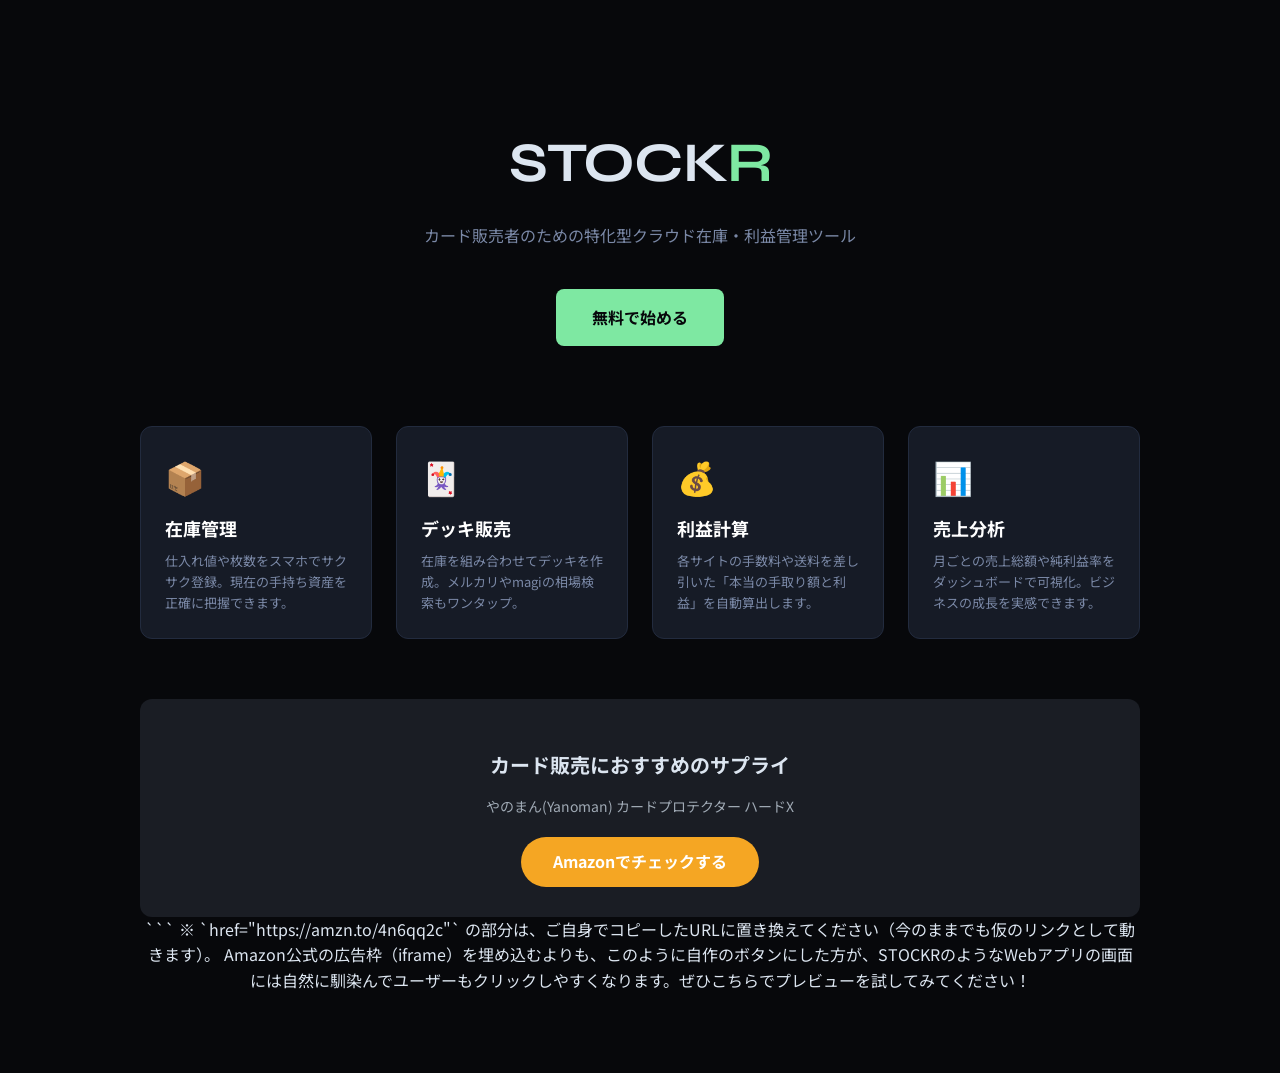
==== commit 203f1a12: "Update index.html" ====
--- a/index.html
+++ b/index.html
@@ -116,6 +116,19 @@
       <div class="card-desc">月ごとの売上総額や純利益率をダッシュボードで可視化。ビジネスの成長を実感できます。</div>
     </div>
   </div>
+  <div style="margin-top: 60px; text-align: center; background-color: #1a1d24; padding: 30px; border-radius: 12px;">
+        <h3 style="font-size: 20px; margin-bottom: 10px;">カード販売におすすめのサプライ</h3>
+        <p style="margin-bottom: 20px; font-size: 14px; color: #a0aab5;">やのまん(Yanoman) カードプロテクター ハードX</p>
+        
+        <a href="https://amzn.to/4utbPQL" target="_blank" rel="noopener noreferrer" style="display: inline-block; background-color: #f5a623; color: #fff; padding: 12px 32px; border-radius: 30px; text-decoration: none; font-weight: bold; font-size: 16px;">
+          Amazonでチェックする
+        </a>
+      </div>
+      ```
+
+※ `href="https://amzn.to/4n6qq2c"` の部分は、ご自身でコピーしたURLに置き換えてください（今のままでも仮のリンクとして動きます）。
+
+Amazon公式の広告枠（iframe）を埋め込むよりも、このように自作のボタンにした方が、STOCKRのようなWebアプリの画面には自然に馴染んでユーザーもクリックしやすくなります。ぜひこちらでプレビューを試してみてください！
 </div>
 </body>
 </html>
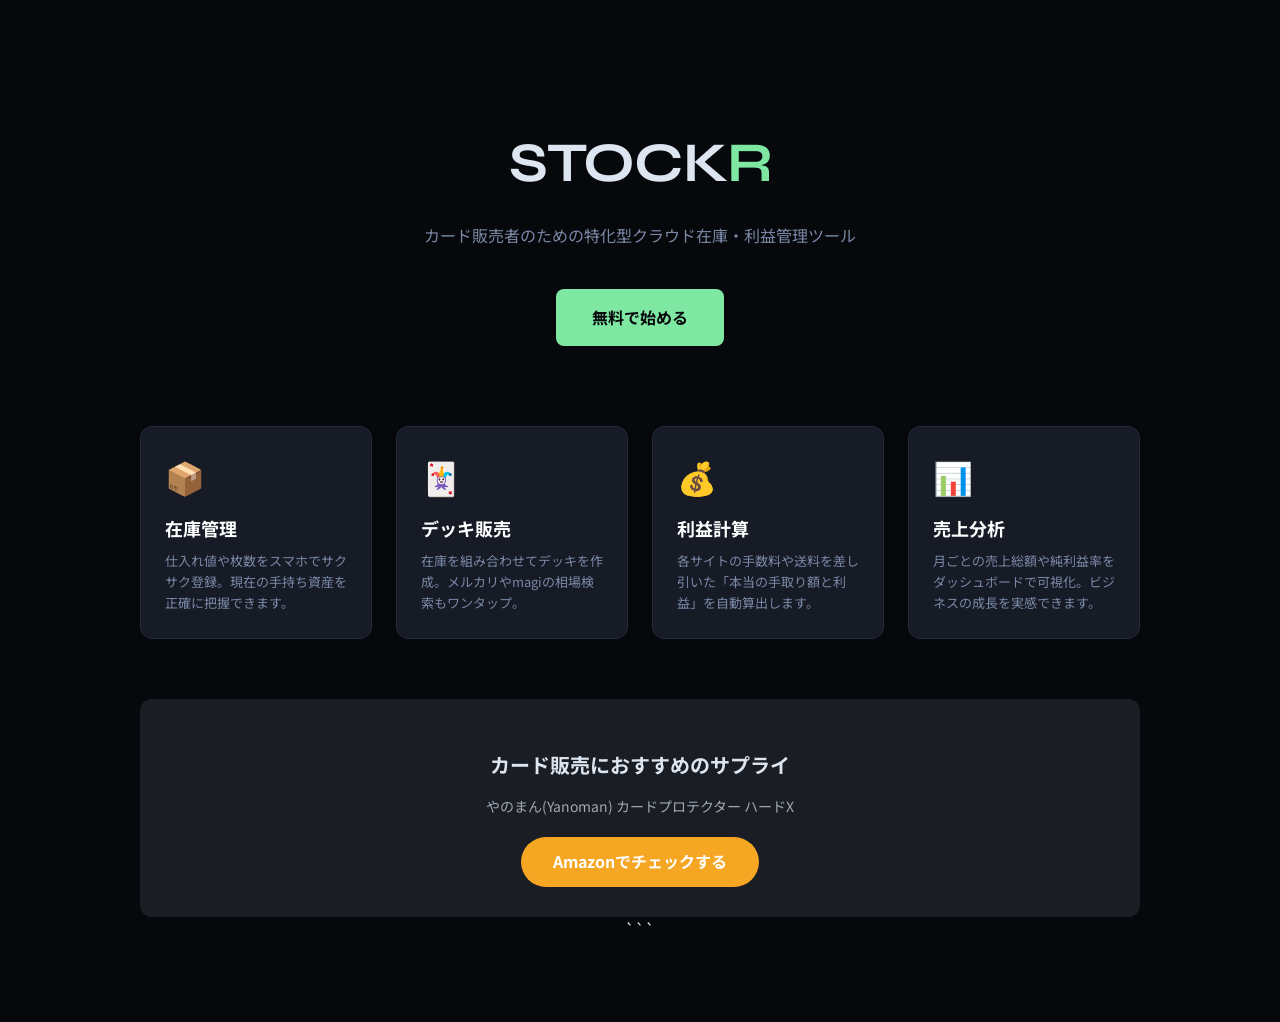
==== commit da10324a: "Update index.html" ====
--- a/index.html
+++ b/index.html
@@ -120,15 +120,12 @@
         <h3 style="font-size: 20px; margin-bottom: 10px;">カード販売におすすめのサプライ</h3>
         <p style="margin-bottom: 20px; font-size: 14px; color: #a0aab5;">やのまん(Yanoman) カードプロテクター ハードX</p>
         
-        <a href="https://amzn.to/4utbPQL" target="_blank" rel="noopener noreferrer" style="display: inline-block; background-color: #f5a623; color: #fff; padding: 12px 32px; border-radius: 30px; text-decoration: none; font-weight: bold; font-size: 16px;">
+        <a href="https://www.amazon.co.jp/%E3%82%84%E3%81%AE%E3%81%BE%E3%82%93-Yanoman-95-096-%E3%82%AB%E3%83%BC%E3%83%89%E3%83%97%E3%83%AD%E3%83%86%E3%82%AF%E3%82%BF%E3%83%BC%E3%83%8F%E3%83%BC%E3%83%89X-%E3%83%8D%E3%82%A4%E3%83%93%E3%83%BC/dp/B0DX7N8YDT?__mk_ja_JP=%E3%82%AB%E3%82%BF%E3%82%AB%E3%83%8A&crid=2UC4OJOCVGOX7&dib=eyJ2IjoiMSJ9.[base64].5_COR9EQEBVb6oeP1x5TRar5iIDvlGNYVRfjjyRUjpA&dib_tag=se&keywords=%E3%82%B9%E3%83%AA%E3%83%BC%E3%83%96&qid=1777969655&sprefix=%E3%82%B9%E3%83%AA%E3%83%BC%E3%83%96%2Caps%2C181&sr=8-23&ufe=app_do%3Aamzn1.fos.d8e7ee72-073f-4b97-8ec0-59c18d6dfebe&th=1&linkCode=ll2&tag=fukashigi05-22&linkId=0cc72ac91bd0d065aa17b135ef6b07e8&ref_=as_li_ss_tlL" target="_blank" rel="noopener noreferrer" style="display: inline-block; background-color: #f5a623; color: #fff; padding: 12px 32px; border-radius: 30px; text-decoration: none; font-weight: bold; font-size: 16px;">
           Amazonでチェックする
         </a>
       </div>
       ```
 
-※ `href="https://amzn.to/4n6qq2c"` の部分は、ご自身でコピーしたURLに置き換えてください（今のままでも仮のリンクとして動きます）。
 
-Amazon公式の広告枠（iframe）を埋め込むよりも、このように自作のボタンにした方が、STOCKRのようなWebアプリの画面には自然に馴染んでユーザーもクリックしやすくなります。ぜひこちらでプレビューを試してみてください！
-</div>
 </body>
 </html>
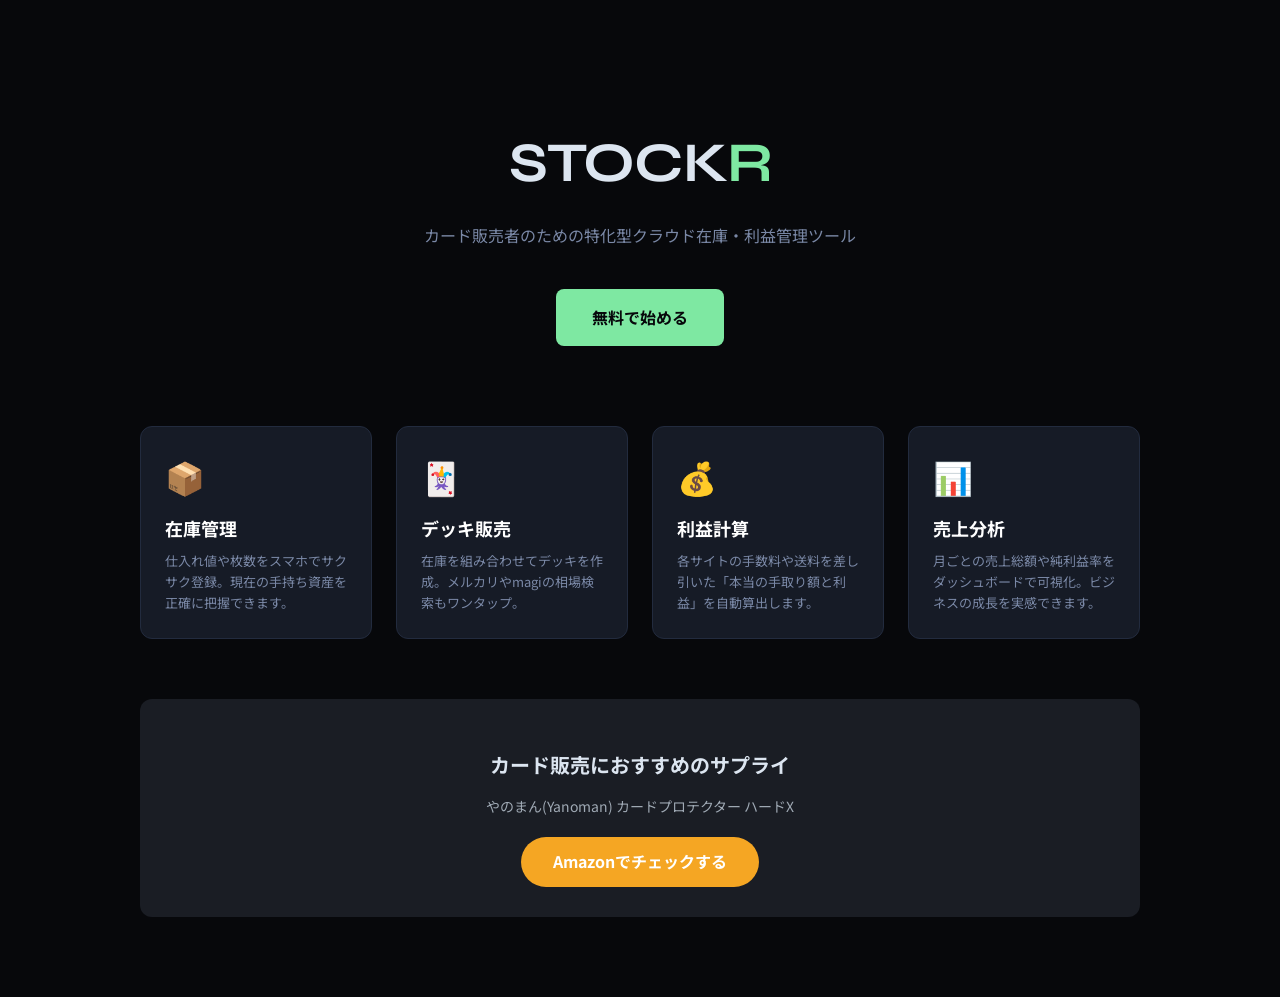
==== commit 7555de24: "Update index.html" ====
--- a/index.html
+++ b/index.html
@@ -120,11 +120,11 @@
         <h3 style="font-size: 20px; margin-bottom: 10px;">カード販売におすすめのサプライ</h3>
         <p style="margin-bottom: 20px; font-size: 14px; color: #a0aab5;">やのまん(Yanoman) カードプロテクター ハードX</p>
         
-        <a href="https://www.amazon.co.jp/%E3%82%84%E3%81%AE%E3%81%BE%E3%82%93-Yanoman-95-096-%E3%82%AB%E3%83%BC%E3%83%89%E3%83%97%E3%83%AD%E3%83%86%E3%82%AF%E3%82%BF%E3%83%BC%E3%83%8F%E3%83%BC%E3%83%89X-%E3%83%8D%E3%82%A4%E3%83%93%E3%83%BC/dp/B0DX7N8YDT?__mk_ja_JP=%E3%82%AB%E3%82%BF%E3%82%AB%E3%83%8A&crid=2UC4OJOCVGOX7&dib=eyJ2IjoiMSJ9.[base64].5_COR9EQEBVb6oeP1x5TRar5iIDvlGNYVRfjjyRUjpA&dib_tag=se&keywords=%E3%82%B9%E3%83%AA%E3%83%BC%E3%83%96&qid=1777969655&sprefix=%E3%82%B9%E3%83%AA%E3%83%BC%E3%83%96%2Caps%2C181&sr=8-23&ufe=app_do%3Aamzn1.fos.d8e7ee72-073f-4b97-8ec0-59c18d6dfebe&th=1&linkCode=ll2&tag=fukashigi05-22&linkId=0cc72ac91bd0d065aa17b135ef6b07e8&ref_=as_li_ss_tlL" target="_blank" rel="noopener noreferrer" style="display: inline-block; background-color: #f5a623; color: #fff; padding: 12px 32px; border-radius: 30px; text-decoration: none; font-weight: bold; font-size: 16px;">
+        <a href="https://amzn.to/3R3PniN" target="_blank" rel="noopener noreferrer" style="display: inline-block; background-color: #f5a623; color: #fff; padding: 12px 32px; border-radius: 30px; text-decoration: none; font-weight: bold; font-size: 16px;">
           Amazonでチェックする
         </a>
       </div>
-      ```
+    
 
 
 </body>
